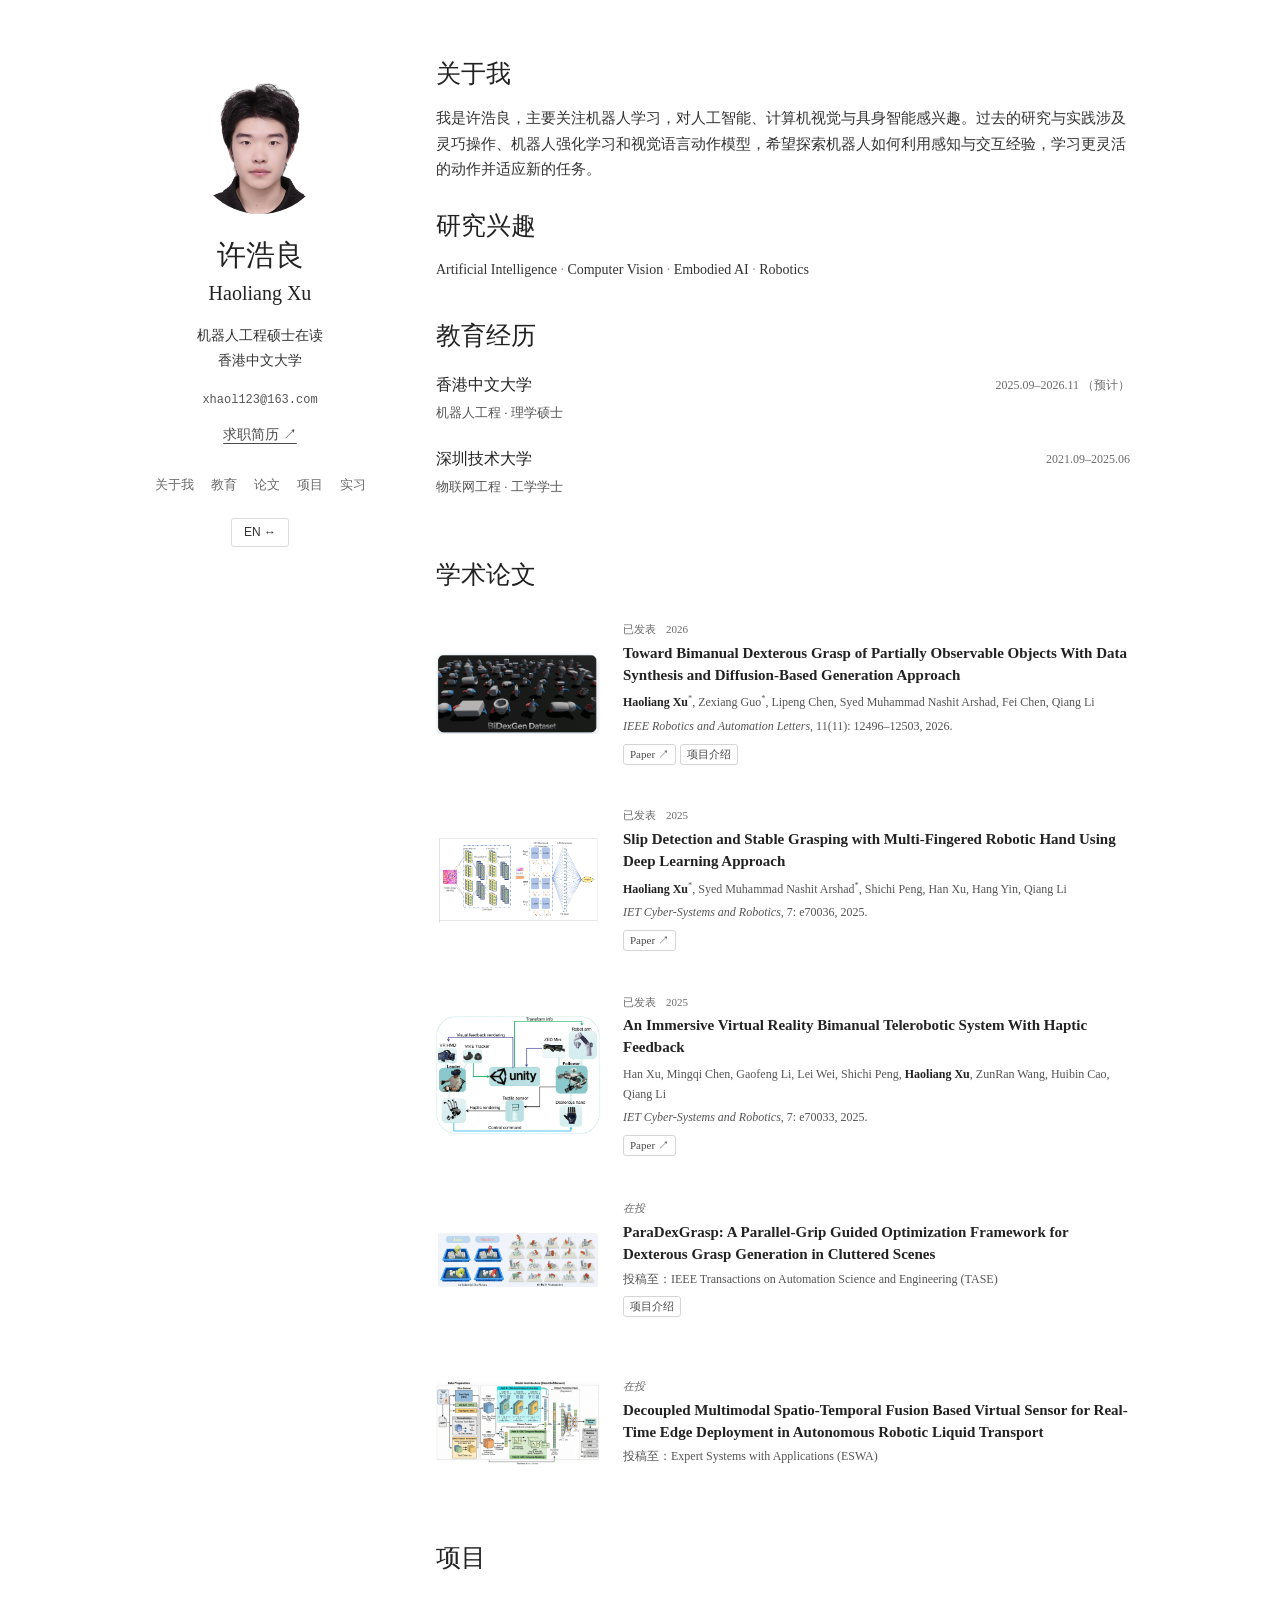
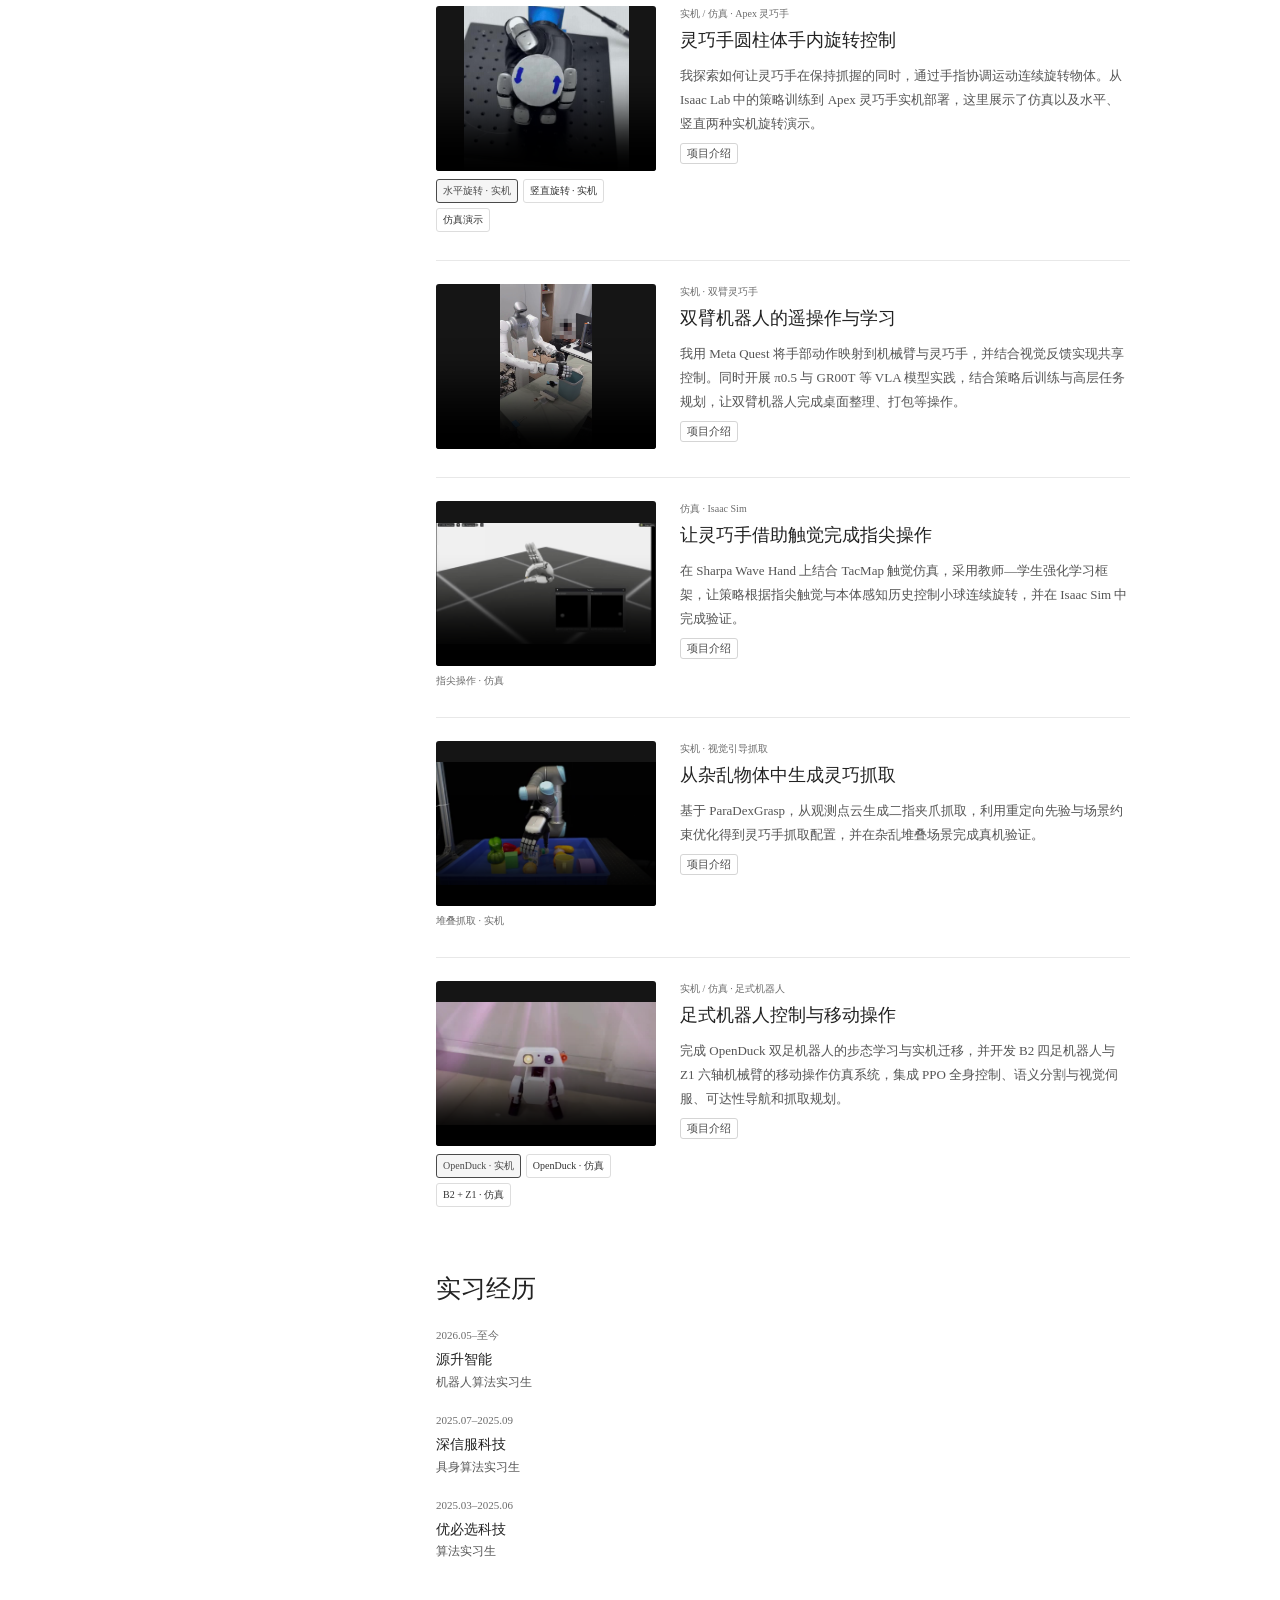
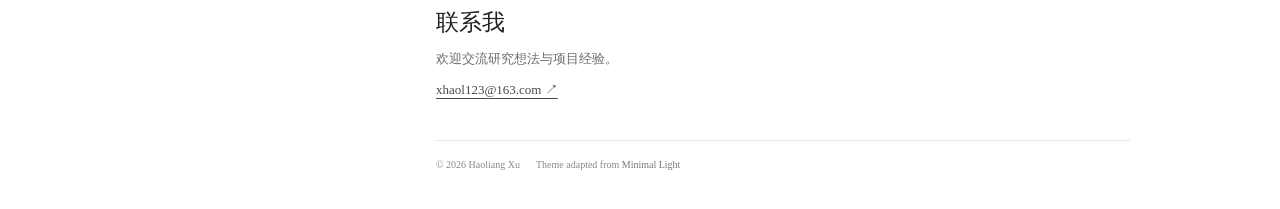
==== index.html @ b213a444 "Use native video controls instead of custom expansion overlays" ====
<!DOCTYPE html>

<html lang="zh-CN">
<head>
<meta charset="utf-8"/>
<meta content="width=device-width, initial-scale=1" name="viewport"/>
<meta content="许浩良的个人主页。香港中文大学机器人工程硕士在读，关注人工智能、计算机视觉、具身智能与机器人。" name="description"/>
<meta content="#ffffff" name="theme-color"/>
<meta content="许浩良 · Haoliang Xu" property="og:title"/>
<meta content="Personal homepage of Haoliang Xu. Interests in artificial intelligence, computer vision, embodied AI and robotics." property="og:description"/>
<title>许浩良 · Haoliang Xu</title>
<link href="assets/favicon.svg" rel="icon" type="image/svg+xml"/>
<link href="style.css?v=20261105-native-video" rel="stylesheet"/>
<script defer="" src="main.js?v=20261105-native-video"></script>
</head>
<body>
<a class="skip" data-en="Skip to content" data-zh="跳转到正文" href="#main">跳转到正文</a>
<div class="wrapper"><aside aria-label="Personal profile" class="profile-sidebar"><img alt="许浩良 / Haoliang Xu" class="portrait" height="2756" src="assets/portrait.png" width="1969"/><h1><span data-en="Haoliang Xu" data-zh="许浩良">许浩良</span><span class="name-secondary" data-en="许浩良" data-zh="Haoliang Xu">Haoliang Xu</span></h1><p class="profile-role" data-en="MSc student in Robotics" data-zh="机器人工程硕士在读">机器人工程硕士在读</p><p class="profile-affiliation" data-en="The Chinese University of Hong Kong" data-zh="香港中文大学">香港中文大学</p><div class="contact-links"><a data-en="Résumé ↗" data-zh="求职简历 ↗" href="assets/Haoliang-Xu-CV.pdf" rel="noopener" target="_blank">求职简历 ↗</a><a href="mailto:xhaol123@163.com">xhaol123@163.com <span aria-hidden="true">↗</span></a></div><nav aria-label="Main navigation" class="profile-nav"><a class="nav-link" data-en="About" data-zh="关于我" href="#about">关于我</a><a class="nav-link" data-en="Education" data-zh="教育" href="#education">教育</a><a class="nav-link" data-en="Publications" data-zh="论文" href="#publications">论文</a><a class="nav-link" data-en="Projects" data-zh="项目" href="#projects">项目</a><a class="nav-link" data-en="Internships" data-zh="实习" href="#experience">实习</a></nav><button aria-label="Switch to English" class="language" id="language" type="button">EN ↔</button></aside><main id="main">
<section class="about-section" id="about"><h2 class="section-title" data-en="About Me" data-zh="关于我">关于我</h2><p class="bio" data-en="I am Haoliang Xu. My main interest is robot learning, with broader interests in artificial intelligence, computer vision and embodied AI. My research and practical experience span dexterous manipulation, reinforcement learning for robotics, and vision-language-action models. I hope to explore how robots can learn more flexible behaviors and adapt to new tasks through perception and interaction." data-zh="我是许浩良，主要关注机器人学习，对人工智能、计算机视觉与具身智能感兴趣。过去的研究与实践涉及灵巧操作、机器人强化学习和视觉语言动作模型，希望探索机器人如何利用感知与交互经验，学习更灵活的动作并适应新的任务。">我是许浩良，主要关注机器人学习，对人工智能、计算机视觉与具身智能感兴趣。过去的研究与实践涉及灵巧操作、机器人强化学习和视觉语言动作模型，希望探索机器人如何利用感知与交互经验，学习更灵活的动作并适应新的任务。</p></section><section class="interests-section" id="interests"><h2 class="section-title" data-en="Research Interests" data-zh="研究兴趣">研究兴趣</h2><p class="interest-list"><span>Artificial Intelligence</span><span>Computer Vision</span><span>Embodied AI</span><span>Robotics</span></p></section><section class="section" id="education"><div class="section-heading"><h2 data-en="Education" data-zh="教育经历">教育经历</h2></div><div class="education-list"><article class="education-entry"><h3 class="education-school" data-en="The Chinese University of Hong Kong" data-zh="香港中文大学">香港中文大学</h3><p class="education-degree" data-en="MSc in Robotics" data-zh="机器人工程 · 理学硕士">机器人工程 · 理学硕士</p><p class="education-date">2025.09–2026.11 <span data-en="(expected)" data-zh="（预计）">（预计）</span></p></article><article class="education-entry"><h3 class="education-school" data-en="Shenzhen Technology University" data-zh="深圳技术大学">深圳技术大学</h3><p class="education-degree" data-en="BEng in Internet of Things Engineering" data-zh="物联网工程 · 工学学士">物联网工程 · 工学学士</p><p class="education-date">2021.09–2025.06</p></article></div></section>
<section class="section" id="publications">
<div class="section-heading"><div><h2 data-en="Publications" data-zh="学术论文">学术论文</h2></div></div>
<article class="publication">
<a aria-label="View image: BiDexGen bimanual dexterous grasp dataset" class="paper-thumbnail" href="assets/publications/bidexgen.png" rel="noopener" target="_blank"><img alt="BiDexGen bimanual dexterous grasp dataset" decoding="async" height="468" loading="eager" src="assets/publications/bidexgen.png" width="935"/></a>
<div class="paper-body">
<div class="paper-meta"><span class="badge" data-en="Published" data-zh="已发表">已发表</span><span>2026</span></div>
<h3><a href="https://doi.org/10.1109/LRA.2026.3730312" rel="noopener" target="_blank">Toward Bimanual Dexterous Grasp of Partially Observable Objects With Data Synthesis and Diffusion-Based Generation Approach</a></h3>
<p class="authors"><strong>Haoliang Xu</strong><sup>*</sup>, Zexiang Guo<sup>*</sup>, Lipeng Chen, Syed Muhammad Nashit Arshad, Fei Chen, Qiang Li</p>
<p class="venue"><strong>IEEE Robotics and Automation Letters</strong>, 11(11): 12496–12503, 2026.</p><a class="text-link" href="https://doi.org/10.1109/LRA.2026.3730312" rel="noopener" target="_blank">Paper ↗</a> <a class="text-link" data-en="Project overview" data-zh="项目介绍" href="projects/bidexgen.html">项目介绍</a></div>
</article>
<article class="publication">
<a aria-label="View image: Slip detection network architecture" class="paper-thumbnail" href="assets/publications/slip.png" rel="noopener" target="_blank"><img alt="Slip detection network architecture" decoding="async" height="337" loading="eager" src="assets/publications/slip.png" width="632"/></a>
<div class="paper-body"><div class="paper-meta"><span class="badge" data-en="Published" data-zh="已发表">已发表</span><span>2025</span></div><h3><a href="https://doi.org/10.1049/csy2.70036" rel="noopener" target="_blank">Slip Detection and Stable Grasping with Multi-Fingered Robotic Hand Using Deep Learning Approach</a></h3><p class="authors"><strong>Haoliang Xu</strong><sup>*</sup>, Syed Muhammad Nashit Arshad<sup>*</sup>, Shichi Peng, Han Xu, Hang Yin, Qiang Li</p><p class="venue"><strong>IET Cyber-Systems and Robotics</strong>, 7: e70036, 2025.</p><a class="text-link" href="https://doi.org/10.1049/csy2.70036" rel="noopener" target="_blank">Paper ↗</a></div>
</article>
<article class="publication">
<a aria-label="View image: Bimanual teleoperation system with haptic feedback" class="paper-thumbnail" href="assets/publications/teleoperation.png" rel="noopener" target="_blank"><img alt="Bimanual teleoperation system with haptic feedback" decoding="async" height="1530" loading="lazy" src="assets/publications/teleoperation.png" width="2128"/></a>
<div class="paper-body"><div class="paper-meta"><span class="badge" data-en="Published" data-zh="已发表">已发表</span><span>2025</span></div><h3><a href="https://doi.org/10.1049/csy2.70033" rel="noopener" target="_blank">An Immersive Virtual Reality Bimanual Telerobotic System With Haptic Feedback</a></h3><p class="authors">Han Xu, Mingqi Chen, Gaofeng Li, Lei Wei, Shichi Peng, <strong>Haoliang Xu</strong>, ZunRan Wang, Huibin Cao, Qiang Li</p><p class="venue"><strong>IET Cyber-Systems and Robotics</strong>, 7: e70033, 2025.</p><a class="text-link" href="https://doi.org/10.1049/csy2.70033" rel="noopener" target="_blank">Paper ↗</a></div>
</article>
<article class="publication">
<a aria-label="View image: ParaDexGrasp dexterous grasp generation" class="paper-thumbnail" href="assets/publications/paradex.png" rel="noopener" target="_blank"><img alt="ParaDexGrasp dexterous grasp generation" decoding="async" height="388" loading="lazy" src="assets/publications/paradex.png" width="1114"/></a>
<div class="paper-body"><div class="paper-meta"><span class="badge review" data-en="Under review" data-zh="在投">在投</span></div><h3>ParaDexGrasp: A Parallel-Grip Guided Optimization Framework for Dexterous Grasp Generation in Cluttered Scenes</h3><p class="venue" data-en="Submitted to IEEE Transactions on Automation Science and Engineering (TASE)" data-zh="投稿至：IEEE Transactions on Automation Science and Engineering (TASE)">投稿至：IEEE Transactions on Automation Science and Engineering (TASE)</p><a class="text-link" data-en="Project overview" data-zh="项目介绍" href="projects/paradexgrasp.html">项目介绍</a></div>
</article>
<article class="publication">
<a aria-label="View image: Multimodal virtual sensor architecture for robotic liquid transport" class="paper-thumbnail" href="assets/publications/liquid.png" rel="noopener" target="_blank"><img alt="Multimodal virtual sensor architecture for robotic liquid transport" decoding="async" height="512" loading="lazy" src="assets/publications/liquid.png" width="992"/></a>
<div class="paper-body"><div class="paper-meta"><span class="badge review" data-en="Under review" data-zh="在投">在投</span></div><h3>Decoupled Multimodal Spatio-Temporal Fusion Based Virtual Sensor for Real-Time Edge Deployment in Autonomous Robotic Liquid Transport</h3><p class="venue" data-en="Submitted to Expert Systems with Applications (ESWA)" data-zh="投稿至：Expert Systems with Applications (ESWA)">投稿至：Expert Systems with Applications (ESWA)</p></div>
</article>
</section>
<section class="section" id="projects">
<div class="section-heading"><div><h2 data-en="Projects" data-zh="项目">项目</h2></div></div>
<article class="project" id="project-apex"><div class="project-media" data-gallery="apex"><video aria-label="水平旋转 · 实机" controls="" controlslist="nodownload" data-label-en="Horizontal rotation · Real robot" data-label-zh="水平旋转 · 实机" loop="" muted="" playsinline="" poster="assets/videos/apex-horizontal.jpg" preload="none" src="assets/videos/apex-horizontal.mp4"><p data-en="Your browser does not support video playback." data-zh="您的浏览器不支持视频播放。">您的浏览器不支持视频播放。</p></video><div aria-label="Choose demonstration" class="video-selector"><button aria-pressed="true" class="video-choice" data-en="Horizontal rotation · Real robot" data-video="apex-horizontal" data-zh="水平旋转 · 实机" type="button">水平旋转 · 实机</button><button aria-pressed="false" class="video-choice" data-en="Vertical rotation · Real robot" data-video="apex-vertical" data-zh="竖直旋转 · 实机" type="button">竖直旋转 · 实机</button><button aria-pressed="false" class="video-choice" data-en="Simulation" data-video="apex-sim" data-zh="仿真演示" type="button">仿真演示</button></div></div><div class="project-content"><div class="project-meta"><span data-en="Real robot / simulation · Apex Hand" data-zh="实机 / 仿真 · Apex 灵巧手">实机 / 仿真 · Apex 灵巧手</span></div><h3 data-en="Dexterous in-hand cylinder rotation control" data-zh="灵巧手圆柱体手内旋转控制">灵巧手圆柱体手内旋转控制</h3><p data-en="I explore how a dexterous hand can continuously rotate an object through coordinated finger movements while maintaining its grasp. These demos show the path from policy training in Isaac Lab to deployment on the Apex Hand, including simulated rotation and horizontal and vertical real-robot rotation." data-zh="我探索如何让灵巧手在保持抓握的同时，通过手指协调运动连续旋转物体。从 Isaac Lab 中的策略训练到 Apex 灵巧手实机部署，这里展示了仿真以及水平、竖直两种实机旋转演示。">我探索如何让灵巧手在保持抓握的同时，通过手指协调运动连续旋转物体。从 Isaac Lab 中的策略训练到 Apex 灵巧手实机部署，这里展示了仿真以及水平、竖直两种实机旋转演示。</p><a class="text-link" data-en="Project overview" data-zh="项目介绍" href="projects/in-hand-rotation.html">项目介绍</a></div></article>
<article class="project" id="project-1"><div class="project-media"><video aria-label="VLA 演示" controls="" controlslist="nodownload" data-label-en="VLA demo" data-label-zh="VLA 演示" muted="" playsinline="" poster="assets/videos/vla-demo.jpg" preload="none" src="assets/videos/vla-demo.mp4"><p data-en="Your browser does not support video playback." data-zh="您的浏览器不支持视频播放。">您的浏览器不支持视频播放。</p></video></div><div class="project-content"><div class="project-meta"><span data-en="Real robot · Bimanual dexterous manipulation" data-zh="实机 · 双臂灵巧手">实机 · 双臂灵巧手</span></div><h3 data-en="Teleoperation and learning for bimanual robots" data-zh="双臂机器人的遥操作与学习">双臂机器人的遥操作与学习</h3><p data-en="I use Meta Quest to map human hand movements to a robot arm and dexterous hand, with visual feedback for shared control. I also experiment with VLA models including π0.5 and GR00T, and combine policy post-training with high-level task planning for bimanual tasks such as tabletop tidying and packing." data-zh="我用 Meta Quest 将手部动作映射到机械臂与灵巧手，并结合视觉反馈实现共享控制。同时开展 π0.5 与 GR00T 等 VLA 模型实践，结合策略后训练与高层任务规划，让双臂机器人完成桌面整理、打包等操作。">我用 Meta Quest 将手部动作映射到机械臂与灵巧手，并结合视觉反馈实现共享控制。同时开展 π0.5 与 GR00T 等 VLA 模型实践，结合策略后训练与高层任务规划，让双臂机器人完成桌面整理、打包等操作。</p><a class="text-link" data-en="Project overview" data-zh="项目介绍" href="projects/bimanual-learning.html">项目介绍</a></div></article>
<article class="project" id="project-2"><div class="project-media" data-gallery="1"><video aria-label="指尖操作 · 仿真" controls="" controlslist="nodownload" data-label-en="Fingertip manipulation · Simulation" data-label-zh="指尖操作 · 仿真" muted="" playsinline="" poster="assets/videos/tactile-manipulation.jpg" preload="none" src="assets/videos/tactile-manipulation.mp4"><p data-en="Your browser does not support video playback." data-zh="您的浏览器不支持视频播放。">您的浏览器不支持视频播放。</p></video><p class="video-caption" data-en="Fingertip manipulation · Simulation" data-zh="指尖操作 · 仿真">指尖操作 · 仿真</p></div><div class="project-content"><div class="project-meta"><span data-en="Simulation · Isaac Sim" data-zh="仿真 · Isaac Sim">仿真 · Isaac Sim</span></div><h3 data-en="Learning fingertip manipulation through touch" data-zh="让灵巧手借助触觉完成指尖操作">让灵巧手借助触觉完成指尖操作</h3><p data-en="Combining TacMap tactile simulation with teacher–student reinforcement learning on the Sharpa Wave Hand, the policy uses fingertip tactile and proprioceptive histories to continuously rotate a small sphere in Isaac Sim." data-zh="在 Sharpa Wave Hand 上结合 TacMap 触觉仿真，采用教师—学生强化学习框架，让策略根据指尖触觉与本体感知历史控制小球连续旋转，并在 Isaac Sim 中完成验证。">在 Sharpa Wave Hand 上结合 TacMap 触觉仿真，采用教师—学生强化学习框架，让策略根据指尖触觉与本体感知历史控制小球连续旋转，并在 Isaac Sim 中完成验证。</p><a class="text-link" data-en="Project overview" data-zh="项目介绍" href="projects/tactile-manipulation.html">项目介绍</a></div></article>
<article class="project" id="project-3"><div class="project-media" data-gallery="2"><video aria-label="堆叠抓取 · 实机" controls="" controlslist="nodownload" data-label-en="Cluttered grasping · Real robot" data-label-zh="堆叠抓取 · 实机" muted="" playsinline="" poster="assets/videos/clutter-grasping.jpg" preload="none" src="assets/videos/clutter-grasping.mp4"><p data-en="Your browser does not support video playback." data-zh="您的浏览器不支持视频播放。">您的浏览器不支持视频播放。</p></video><p class="video-caption" data-en="Cluttered grasping · Real robot" data-zh="堆叠抓取 · 实机">堆叠抓取 · 实机</p></div><div class="project-content"><div class="project-meta"><span data-en="Real robot · Vision-guided grasping" data-zh="实机 · 视觉引导抓取">实机 · 视觉引导抓取</span></div><h3 data-en="Dexterous grasping in clutter" data-zh="从杂乱物体中生成灵巧抓取">从杂乱物体中生成灵巧抓取</h3><p data-en="Using ParaDexGrasp, generate parallel-jaw grasps from observed point clouds, transfer them through retargeting priors and refine them with scene constraints. Validate the resulting dexterous grasps on hardware in cluttered scenes." data-zh="基于 ParaDexGrasp，从观测点云生成二指夹爪抓取，利用重定向先验与场景约束优化得到灵巧手抓取配置，并在杂乱堆叠场景完成真机验证。">基于 ParaDexGrasp，从观测点云生成二指夹爪抓取，利用重定向先验与场景约束优化得到灵巧手抓取配置，并在杂乱堆叠场景完成真机验证。</p><a class="text-link" data-en="Project overview" data-zh="项目介绍" href="projects/paradexgrasp.html">项目介绍</a></div></article>
<article class="project" id="project-4"><div class="project-media" data-gallery="3"><video aria-label="OpenDuck · 实机" controls="" controlslist="nodownload" data-label-en="OpenDuck · Real robot" data-label-zh="OpenDuck · 实机" muted="" playsinline="" poster="assets/videos/openduck.jpg" preload="none" src="assets/videos/openduck.mp4"><p data-en="Your browser does not support video playback." data-zh="您的浏览器不支持视频播放。">您的浏览器不支持视频播放。</p></video><div aria-label="Choose demonstration" class="video-selector"><button aria-pressed="true" class="video-choice" data-en="OpenDuck · Real robot" data-video="openduck" data-zh="OpenDuck · 实机" type="button">OpenDuck · 实机</button><button aria-pressed="false" class="video-choice" data-en="OpenDuck · Simulation" data-video="openduck-sim" data-zh="OpenDuck · 仿真" type="button">OpenDuck · 仿真</button><button aria-pressed="false" class="video-choice" data-en="B2 + Z1 · Simulation" data-video="mobile-manipulation" data-zh="B2 + Z1 · 仿真" type="button">B2 + Z1 · 仿真</button></div></div><div class="project-content"><div class="project-meta"><span data-en="Real robot / simulation · Legged robotics" data-zh="实机 / 仿真 · 足式机器人">实机 / 仿真 · 足式机器人</span></div><h3 data-en="Legged control and mobile manipulation" data-zh="足式机器人控制与移动操作">足式机器人控制与移动操作</h3><p data-en="Trained and deployed an OpenDuck biped gait policy, and developed a B2 quadruped–Z1 arm simulation integrating PPO whole-body control, segmentation and visual servoing, reachability-aware navigation and grasp planning." data-zh="完成 OpenDuck 双足机器人的步态学习与实机迁移，并开发 B2 四足机器人与 Z1 六轴机械臂的移动操作仿真系统，集成 PPO 全身控制、语义分割与视觉伺服、可达性导航和抓取规划。">完成 OpenDuck 双足机器人的步态学习与实机迁移，并开发 B2 四足机器人与 Z1 六轴机械臂的移动操作仿真系统，集成 PPO 全身控制、语义分割与视觉伺服、可达性导航和抓取规划。</p><a class="text-link" data-en="Project overview" data-zh="项目介绍" href="projects/locomotion.html">项目介绍</a></div></article>
</section>
<section class="section" id="experience">
<div class="section-heading"><div><h2 data-en="Internships" data-zh="实习经历">实习经历</h2></div></div>
<div class="experience-list"><article class="timeline-item"><p class="date" data-en="May 2026–present" data-zh="2026.05–至今">2026.05–至今</p><h4 data-en="Rysen Robotics" data-zh="源升智能">源升智能</h4><p data-en="Robotics Algorithm Intern" data-zh="机器人算法实习生">机器人算法实习生</p></article><article class="timeline-item"><p class="date">2025.07–2025.09</p><h4 data-en="Sangfor Technologies" data-zh="深信服科技">深信服科技</h4><p data-en="Embodied AI Algorithm Intern" data-zh="具身算法实习生">具身算法实习生</p></article><article class="timeline-item"><p class="date">2025.03–2025.06</p><h4 data-en="UBTECH Robotics" data-zh="优必选科技">优必选科技</h4><p data-en="Algorithm Intern" data-zh="算法实习生">算法实习生</p></article></div>
</section>
<section class="closing" id="contact"><h2 data-en="Contact" data-zh="联系我">联系我</h2><p data-en="I welcome conversations about research ideas and projects." data-zh="欢迎交流研究想法与项目经验。">欢迎交流研究想法与项目经验。</p><a href="mailto:xhaol123@163.com">xhaol123@163.com ↗</a></section>
<footer><span>© 2026 Haoliang Xu</span><span>Theme adapted from <a href="https://github.com/yaoyao-liu/minimal-light" rel="noopener" target="_blank">Minimal Light</a></span></footer></main></div>
</body>
</html>
---- style.css ----
/* Layout adapted from Yaoyao Liu's Minimal Light (CC0).
   https://github.com/yaoyao-liu/minimal-light */
:root{--ink:#333;--muted:#6b6b6b;--heading:#222;--link:#4a4a4a;--line:#e8e8e8;--paper:#fff}
*{box-sizing:border-box}html{scroll-behavior:smooth;scroll-padding-top:28px}body{margin:0;background:var(--paper);color:var(--ink);font:15px/1.7 Georgia,"Noto Serif CJK SC","Songti SC",serif;-webkit-font-smoothing:antialiased}a{color:var(--link);text-decoration:none}a:hover{text-decoration:underline;text-underline-offset:3px}button{font:inherit;cursor:pointer}a:focus-visible,button:focus-visible,summary:focus-visible{outline:2px solid var(--link);outline-offset:4px}p,h1,h2,h3,h4{margin:0}img{display:block;max-width:100%}button{color:inherit}.skip{position:fixed;top:-100px;left:20px;background:#fff;padding:10px;z-index:30}.skip:focus{top:10px}
.wrapper{width:min(1040px,100%);margin:0 auto;padding:58px 30px 36px;display:grid;grid-template-columns:220px minmax(0,1fr);gap:66px;align-items:start}.profile-sidebar{position:sticky;top:58px;text-align:center;padding-top:20px}.portrait{width:136px;height:136px;border-radius:50%;object-fit:cover;object-position:50% 25%;margin:0 auto 23px}.profile-sidebar h1{font-size:29px;font-weight:500;line-height:1.3;color:var(--heading)}.name-secondary{display:block;font-size:20px;margin-top:5px}.profile-role{font-size:14px;margin-top:18px}.profile-affiliation{font-size:14px;margin-top:2px}.contact-links{display:flex;flex-direction:column-reverse;gap:12px;margin-top:17px;align-items:center;font-size:14px}.contact-links a[href^="mailto"]{font:12px/1.7 ui-monospace,SFMono-Regular,Consolas,monospace;color:#555;overflow-wrap:anywhere}.contact-links a[href^="mailto"] span{display:none}.profile-nav{margin:28px 0 21px;display:flex;flex-wrap:wrap;justify-content:center;gap:7px 17px;font-size:13px}.profile-nav a{color:var(--muted)}.language{border:1px solid #ddd;border-radius:3px;background:#fff;padding:3px 12px;font:12px/1.8 -apple-system,BlinkMacSystemFont,"Segoe UI",sans-serif}.language:hover{border-color:var(--link);color:var(--link)}main{min-width:0}h2{color:var(--heading);font-size:25px;font-weight:500;line-height:1.25;margin-bottom:17px}h3,h4{color:var(--heading)}.bio{margin:0 0 12px}.bio.secondary{color:#555}.interests-section{margin-top:27px}.interest-list{display:flex;flex-wrap:wrap;gap:5px 0;font-size:14px}.interest-list span:not(:last-child)::after{content:" · ";color:#999;white-space:pre}.section{padding-top:38px}.section-heading{margin-bottom:10px}.section-heading h2{margin-bottom:0}
.publication{display:grid;grid-template-columns:164px minmax(0,1fr);gap:23px;align-items:center;padding:20px 0}.paper-thumbnail{display:flex;align-items:center;justify-content:center;width:100%;aspect-ratio:4/3}.paper-thumbnail img{width:100%;height:100%;object-fit:contain}.paper-body{min-width:0}.paper-meta{display:flex;gap:10px;align-items:center;color:var(--muted);font-size:11px;margin-bottom:4px}.badge{font-size:11px}.badge.review{font-style:italic}.publication h3{font-size:15px;line-height:1.45;font-weight:600}.publication h3 a{color:var(--heading)}.authors{font-size:12px;line-height:1.65;color:#555;margin-top:6px}.authors strong{color:#222;font-weight:700}.venue{font-size:12px;line-height:1.65;margin-top:4px;color:#555}.venue strong{font-weight:500;font-style:italic}.text-link{display:inline-block;font-size:11px;line-height:1.7;padding:0 6px;border:1px solid #d5d5d5;border-radius:3px;margin-top:7px}.text-link:hover{background:#f5f5f5;text-decoration:none}sup{font-size:.7em}
.project{display:grid;grid-template-columns:220px minmax(0,1fr);gap:24px;padding:23px 0 28px;align-items:start}.project+.project{border-top:1px solid var(--line)}.project-media{min-width:0}.project-media>video{display:block;width:100%;aspect-ratio:4/3;object-fit:contain;background:#151515;border-radius:3px}.project-content{min-width:0}.project-meta{color:var(--muted);font-size:10px;line-height:1.5;margin-bottom:6px}.project h3{font-size:18px;font-weight:500;line-height:1.5;margin-bottom:10px}.project-content>p{font-size:13px;line-height:1.85;color:#555}.video-selector{display:flex;flex-wrap:wrap;gap:5px;margin-top:8px}.video-choice{font-size:10px;line-height:1.6;padding:3px 6px;background:#fff;border:1px solid #ddd;border-radius:3px}.video-choice[aria-pressed=true]{border-color:var(--link);color:var(--link);background:#f5f5f5}.video-choice:hover{border-color:var(--link)}.video-caption{font-size:10px;color:var(--muted);margin-top:6px}details{margin-top:9px;font-size:12px}summary{width:fit-content;cursor:pointer;color:var(--link);padding:3px 0}details p{color:#555;line-height:1.85;padding-top:7px}
.background-grid{display:grid;grid-template-columns:1fr 1fr;gap:28px;margin-top:20px}.small-heading{font-size:16px;font-weight:500;margin-bottom:17px}.timeline-item{margin-bottom:19px}.date{font-size:11px;color:var(--muted);margin-bottom:3px}.timeline-item h4{font-size:14px;font-weight:500;line-height:1.7}.timeline-item>p:not(.date){font-size:12px;color:#555}.closing{padding-top:28px;margin-top:8px}.closing h2{font-size:23px;margin-bottom:10px}.closing p{font-size:13px;color:var(--muted);margin-bottom:7px}.closing>a{font-size:13px}footer{display:flex;flex-wrap:wrap;gap:5px 16px;color:#888;font-size:10px;margin-top:38px;padding-top:15px;border-top:1px solid var(--line)}footer a{color:#777}
dialog{width:min(1000px,94vw);max-height:92vh;border:0;background:#151515;color:white;border-radius:6px;padding:18px}dialog::backdrop{background:#000b}.dialog-bar{display:flex;justify-content:space-between;gap:18px;align-items:center;margin-bottom:12px}.dialog-bar h2{color:#fff;font:17px/1.5 sans-serif;margin:0}.dialog-bar button{background:none;border:1px solid #777;border-radius:3px;color:#fff;padding:4px 10px;font-size:12px}dialog video{display:block;width:100%;max-height:74vh;background:#111}body.modal-open{overflow:hidden}
@media(min-width:851px) and (max-height:680px){.profile-sidebar{top:24px;padding-top:0}.portrait{width:110px;height:110px;margin-bottom:15px}.profile-nav{margin-top:18px}}
@media(max-width:1000px){.wrapper{grid-template-columns:190px minmax(0,1fr);gap:40px;padding-left:24px;padding-right:24px}.publication{grid-template-columns:145px minmax(0,1fr);gap:18px}.project{grid-template-columns:190px minmax(0,1fr);gap:20px}}
@media(max-width:850px){.wrapper{display:block;max-width:740px;padding:30px 25px}.profile-sidebar{position:static;display:grid;grid-template-columns:116px minmax(0,1fr);gap:0 24px;text-align:left;padding:0 0 27px;margin-bottom:28px;border-bottom:1px solid var(--line)}.portrait{grid-column:1;grid-row:1/5;width:116px;height:116px;margin:4px 0 0}.profile-sidebar h1{grid-column:2;font-size:27px}.name-secondary{font-size:19px;margin-top:2px}.profile-role,.profile-affiliation{grid-column:2;margin-top:7px;font-size:13px}.profile-affiliation{margin-top:0}.contact-links{grid-column:2;flex-direction:row-reverse;justify-content:flex-end;flex-wrap:wrap;gap:5px 15px;margin-top:7px;font-size:13px}.contact-links a[href^="mailto"]{font-size:11px}.profile-nav{grid-column:1/-1;justify-content:flex-start;margin:22px 75px 0 0;gap:10px 24px}.language{grid-column:2;justify-self:end;margin-top:-28px}.publication{grid-template-columns:164px minmax(0,1fr);gap:22px}.project{grid-template-columns:220px minmax(0,1fr);gap:22px}}
@media(max-width:560px){body{font-size:14px}.wrapper{padding:26px 21px}.profile-sidebar{grid-template-columns:90px minmax(0,1fr);column-gap:18px;margin-bottom:26px}.portrait{width:90px;height:90px}.profile-sidebar h1{font-size:25px}.name-secondary{font-size:17px}.profile-role,.profile-affiliation{font-size:12px}.profile-nav{font-size:12px;gap:10px 18px}.contact-links{grid-column:1/-1;justify-content:center;margin-top:18px}.language{margin-top:-27px}.interest-list{font-size:13px}.section{padding-top:29px}h2{font-size:23px}.publication{grid-template-columns:112px minmax(0,1fr);gap:15px;padding:18px 0;align-items:start}.paper-thumbnail{margin-top:23px}.publication h3{font-size:14px;line-height:1.45}.authors,.venue{font-size:11px}.paper-meta{font-size:10px}.badge{font-size:10px}.project{grid-template-columns:1fr;gap:17px;padding:20px 0 25px}.project-media>video{aspect-ratio:4/3}.project h3{font-size:18px}.project-content>p{font-size:14px}.video-choice{font-size:11px;padding:4px 7px}.project-meta{font-size:11px}.background-grid{gap:20px}.timeline-item h4{font-size:13px}details{font-size:13px}}
@media(max-width:360px){.wrapper{padding-left:17px;padding-right:17px}.publication{grid-template-columns:1fr;gap:10px}.paper-thumbnail{max-width:240px;aspect-ratio:2/1;margin:0 auto}.profile-nav{gap:10px 12px}.background-grid{grid-template-columns:1fr}.profile-sidebar{grid-template-columns:78px minmax(0,1fr);gap:0 14px}.portrait{width:78px;height:78px}}
@media(prefers-reduced-motion:reduce){html{scroll-behavior:auto}}
@media print{.wrapper{display:block;padding:0}.profile-sidebar{position:static;display:block}.portrait,.profile-nav,.language,.project-media,dialog,footer{display:none}.section{padding-top:20px}.project{display:block}.publication,.project{break-inside:avoid}a{color:inherit}}


.contact-links a:not([href^="mailto"]),.closing>a{ text-decoration:underline;text-underline-offset:4px }

.education-list{margin-top:22px}.education-entry{display:grid;grid-template-columns:minmax(0,1fr) auto;grid-template-areas:"school date" "degree date";column-gap:20px;row-gap:4px;margin-bottom:23px}.education-school{grid-area:school;font-size:16px;line-height:1.55;font-weight:500}.education-degree{grid-area:degree;font-size:13px;color:#555}.education-date{grid-area:date;font-size:12px;color:var(--muted);padding-top:2px;white-space:nowrap}.experience-list{margin-top:22px}@media(max-width:560px){.education-entry{grid-template-columns:1fr;grid-template-areas:"school" "degree" "date";row-gap:4px}.education-school{font-size:16px}.education-date{padding-top:0}}
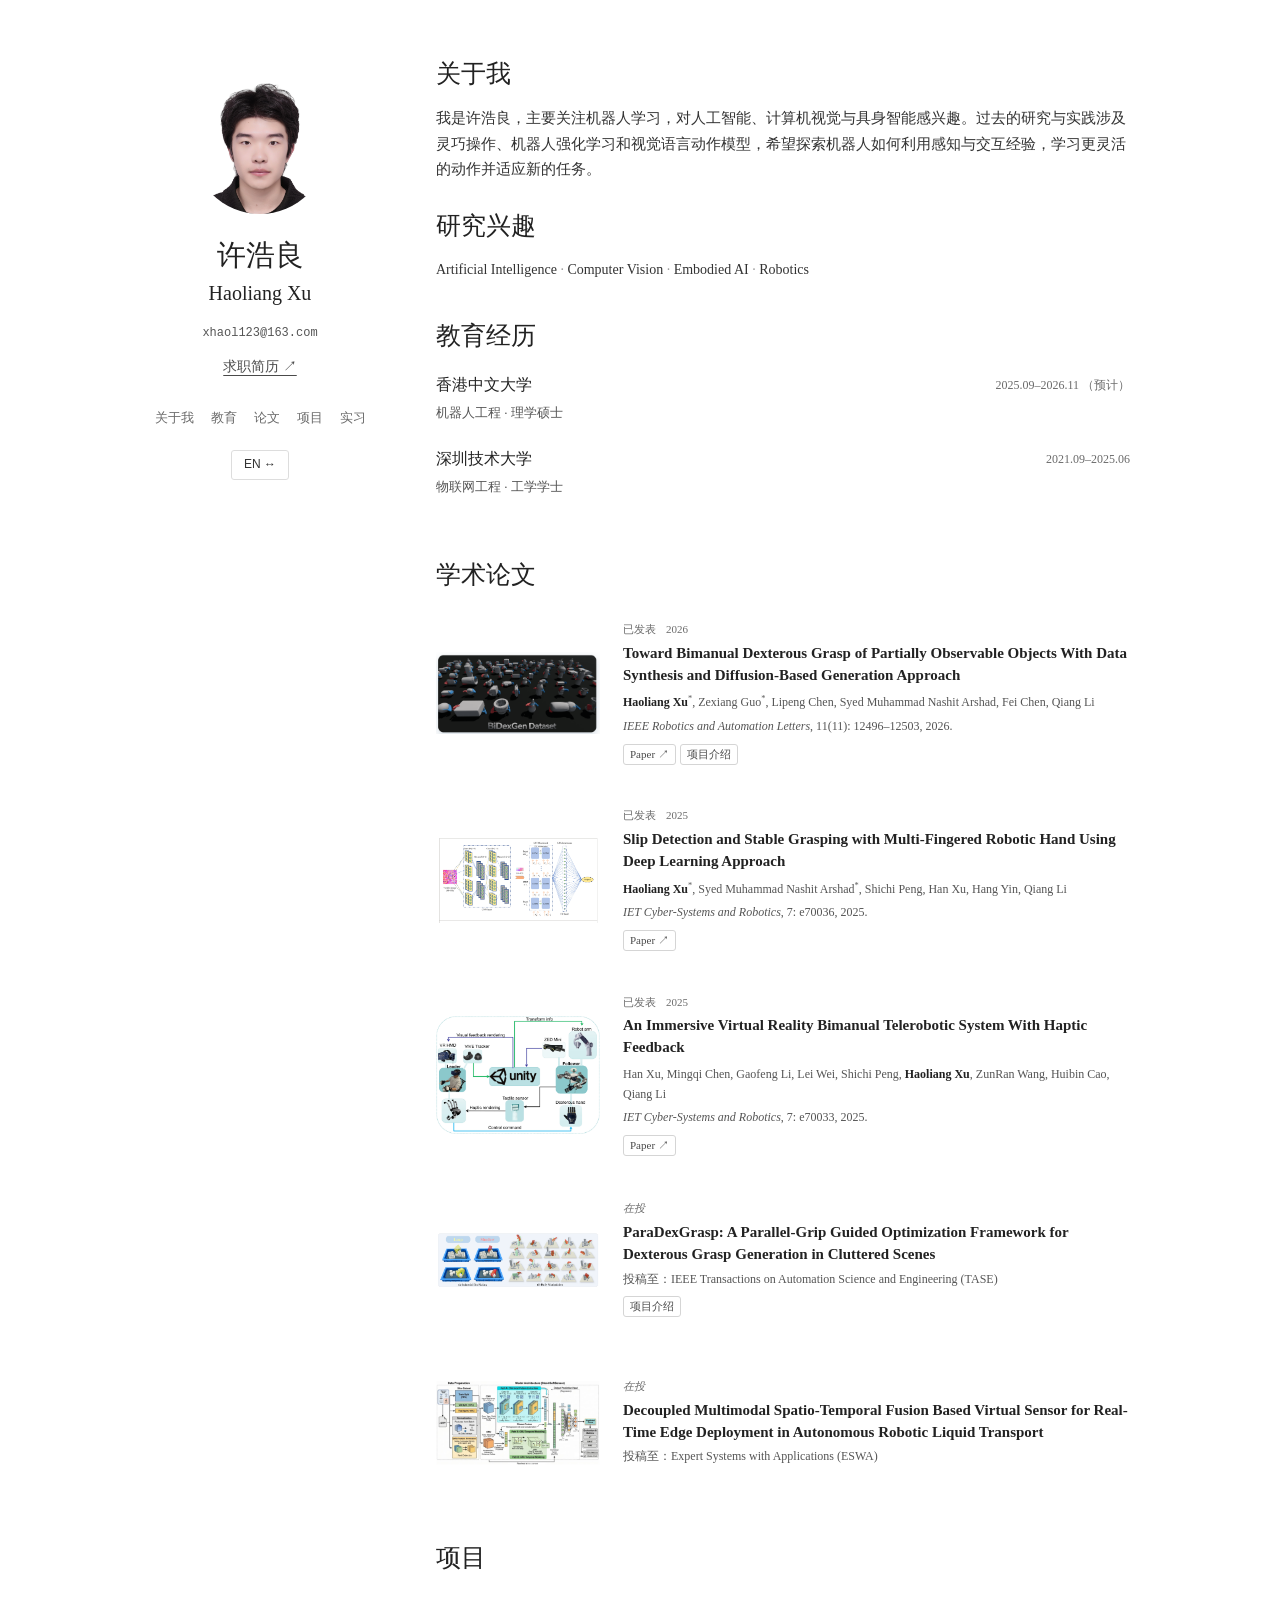
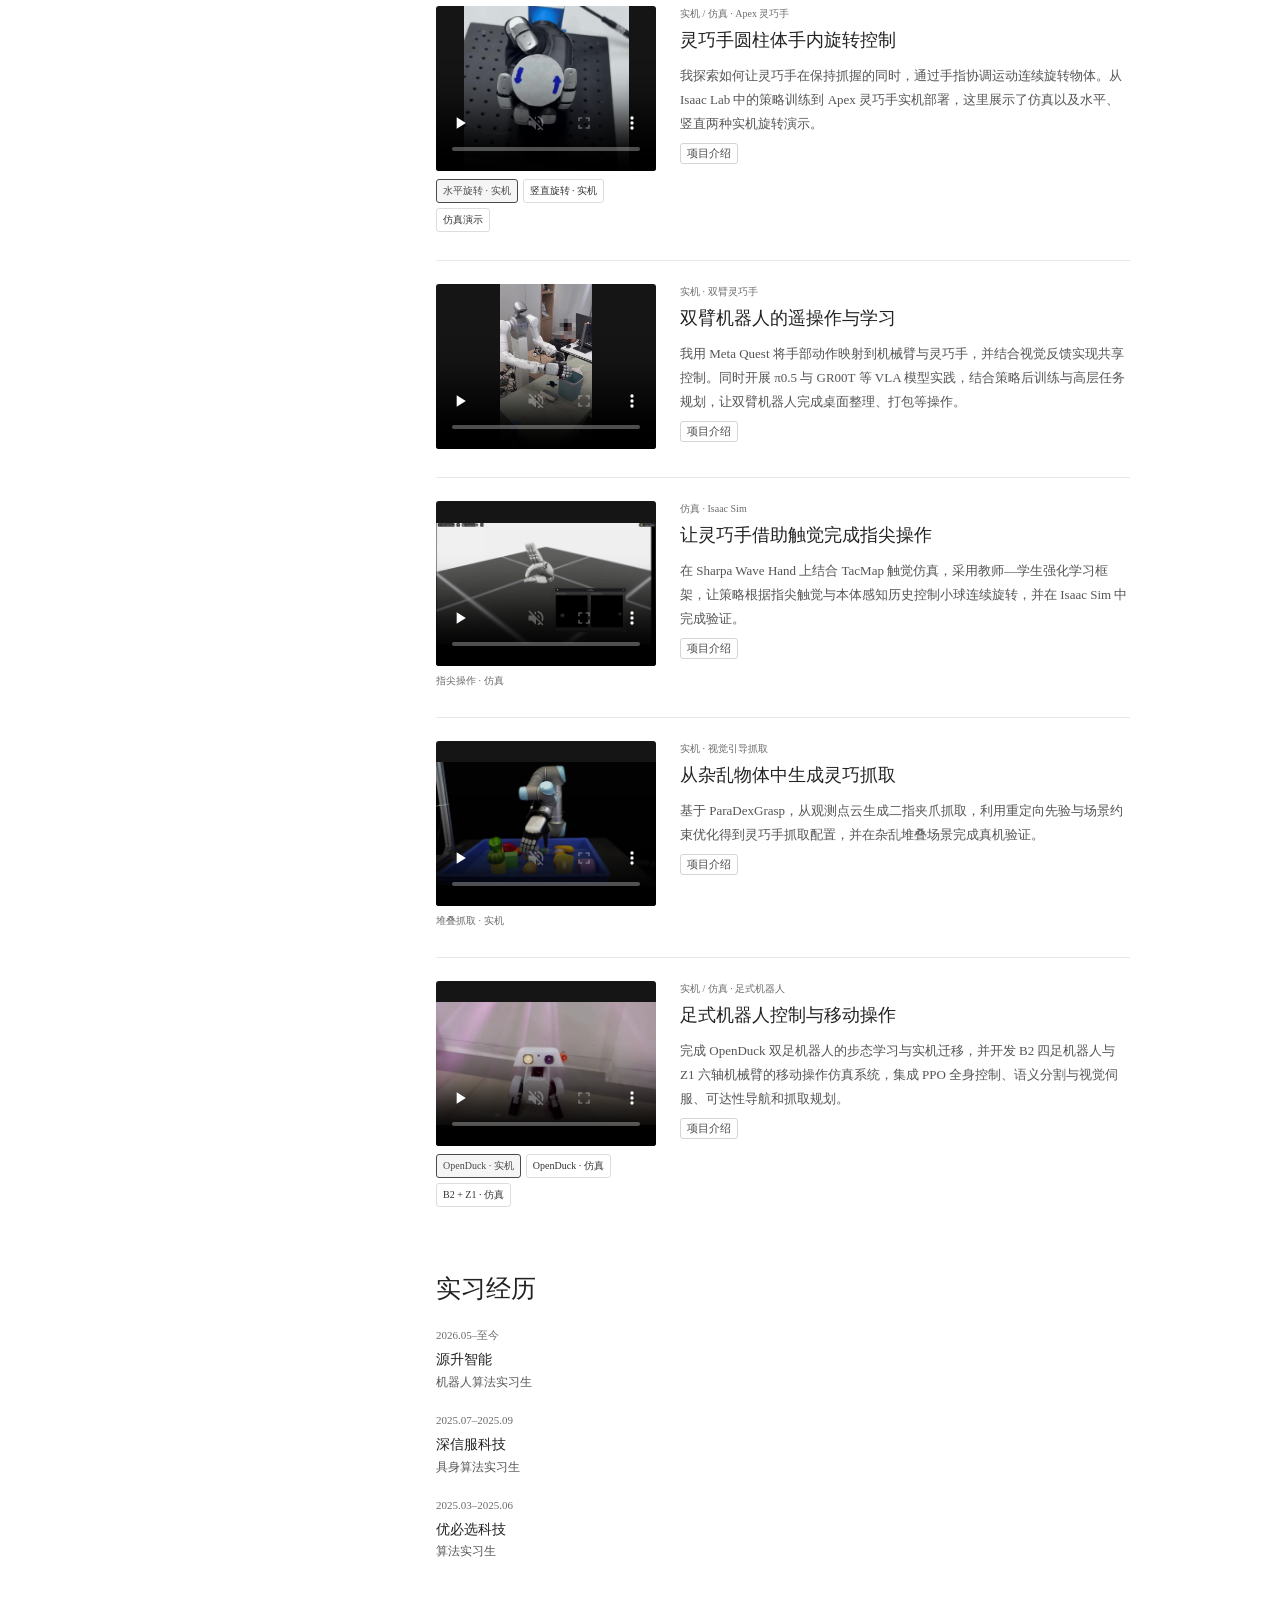
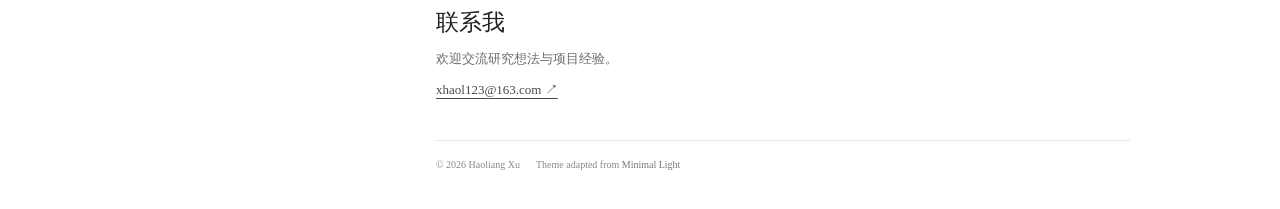
==== commit 60915a2a: "Remove repeated education details from profile sidebar" ====
--- a/index.html
+++ b/index.html
@@ -15,7 +15,7 @@
 </head>
 <body>
 <a class="skip" data-en="Skip to content" data-zh="跳转到正文" href="#main">跳转到正文</a>
-<div class="wrapper"><aside aria-label="Personal profile" class="profile-sidebar"><img alt="许浩良 / Haoliang Xu" class="portrait" height="2756" src="assets/portrait.png" width="1969"/><h1><span data-en="Haoliang Xu" data-zh="许浩良">许浩良</span><span class="name-secondary" data-en="许浩良" data-zh="Haoliang Xu">Haoliang Xu</span></h1><p class="profile-role" data-en="MSc student in Robotics" data-zh="机器人工程硕士在读">机器人工程硕士在读</p><p class="profile-affiliation" data-en="The Chinese University of Hong Kong" data-zh="香港中文大学">香港中文大学</p><div class="contact-links"><a data-en="Résumé ↗" data-zh="求职简历 ↗" href="assets/Haoliang-Xu-CV.pdf" rel="noopener" target="_blank">求职简历 ↗</a><a href="mailto:xhaol123@163.com">xhaol123@163.com <span aria-hidden="true">↗</span></a></div><nav aria-label="Main navigation" class="profile-nav"><a class="nav-link" data-en="About" data-zh="关于我" href="#about">关于我</a><a class="nav-link" data-en="Education" data-zh="教育" href="#education">教育</a><a class="nav-link" data-en="Publications" data-zh="论文" href="#publications">论文</a><a class="nav-link" data-en="Projects" data-zh="项目" href="#projects">项目</a><a class="nav-link" data-en="Internships" data-zh="实习" href="#experience">实习</a></nav><button aria-label="Switch to English" class="language" id="language" type="button">EN ↔</button></aside><main id="main">
+<div class="wrapper"><aside aria-label="Personal profile" class="profile-sidebar"><img alt="许浩良 / Haoliang Xu" class="portrait" height="2756" src="assets/portrait.png" width="1969"/><h1><span data-en="Haoliang Xu" data-zh="许浩良">许浩良</span><span class="name-secondary" data-en="许浩良" data-zh="Haoliang Xu">Haoliang Xu</span></h1><div class="contact-links"><a data-en="Résumé ↗" data-zh="求职简历 ↗" href="assets/Haoliang-Xu-CV.pdf" rel="noopener" target="_blank">求职简历 ↗</a><a href="mailto:xhaol123@163.com">xhaol123@163.com <span aria-hidden="true">↗</span></a></div><nav aria-label="Main navigation" class="profile-nav"><a class="nav-link" data-en="About" data-zh="关于我" href="#about">关于我</a><a class="nav-link" data-en="Education" data-zh="教育" href="#education">教育</a><a class="nav-link" data-en="Publications" data-zh="论文" href="#publications">论文</a><a class="nav-link" data-en="Projects" data-zh="项目" href="#projects">项目</a><a class="nav-link" data-en="Internships" data-zh="实习" href="#experience">实习</a></nav><button aria-label="Switch to English" class="language" id="language" type="button">EN ↔</button></aside><main id="main">
 <section class="about-section" id="about"><h2 class="section-title" data-en="About Me" data-zh="关于我">关于我</h2><p class="bio" data-en="I am Haoliang Xu. My main interest is robot learning, with broader interests in artificial intelligence, computer vision and embodied AI. My research and practical experience span dexterous manipulation, reinforcement learning for robotics, and vision-language-action models. I hope to explore how robots can learn more flexible behaviors and adapt to new tasks through perception and interaction." data-zh="我是许浩良，主要关注机器人学习，对人工智能、计算机视觉与具身智能感兴趣。过去的研究与实践涉及灵巧操作、机器人强化学习和视觉语言动作模型，希望探索机器人如何利用感知与交互经验，学习更灵活的动作并适应新的任务。">我是许浩良，主要关注机器人学习，对人工智能、计算机视觉与具身智能感兴趣。过去的研究与实践涉及灵巧操作、机器人强化学习和视觉语言动作模型，希望探索机器人如何利用感知与交互经验，学习更灵活的动作并适应新的任务。</p></section><section class="interests-section" id="interests"><h2 class="section-title" data-en="Research Interests" data-zh="研究兴趣">研究兴趣</h2><p class="interest-list"><span>Artificial Intelligence</span><span>Computer Vision</span><span>Embodied AI</span><span>Robotics</span></p></section><section class="section" id="education"><div class="section-heading"><h2 data-en="Education" data-zh="教育经历">教育经历</h2></div><div class="education-list"><article class="education-entry"><h3 class="education-school" data-en="The Chinese University of Hong Kong" data-zh="香港中文大学">香港中文大学</h3><p class="education-degree" data-en="MSc in Robotics" data-zh="机器人工程 · 理学硕士">机器人工程 · 理学硕士</p><p class="education-date">2025.09–2026.11 <span data-en="(expected)" data-zh="（预计）">（预计）</span></p></article><article class="education-entry"><h3 class="education-school" data-en="Shenzhen Technology University" data-zh="深圳技术大学">深圳技术大学</h3><p class="education-degree" data-en="BEng in Internet of Things Engineering" data-zh="物联网工程 · 工学学士">物联网工程 · 工学学士</p><p class="education-date">2021.09–2025.06</p></article></div></section>
 <section class="section" id="publications">
 <div class="section-heading"><div><h2 data-en="Publications" data-zh="学术论文">学术论文</h2></div></div>
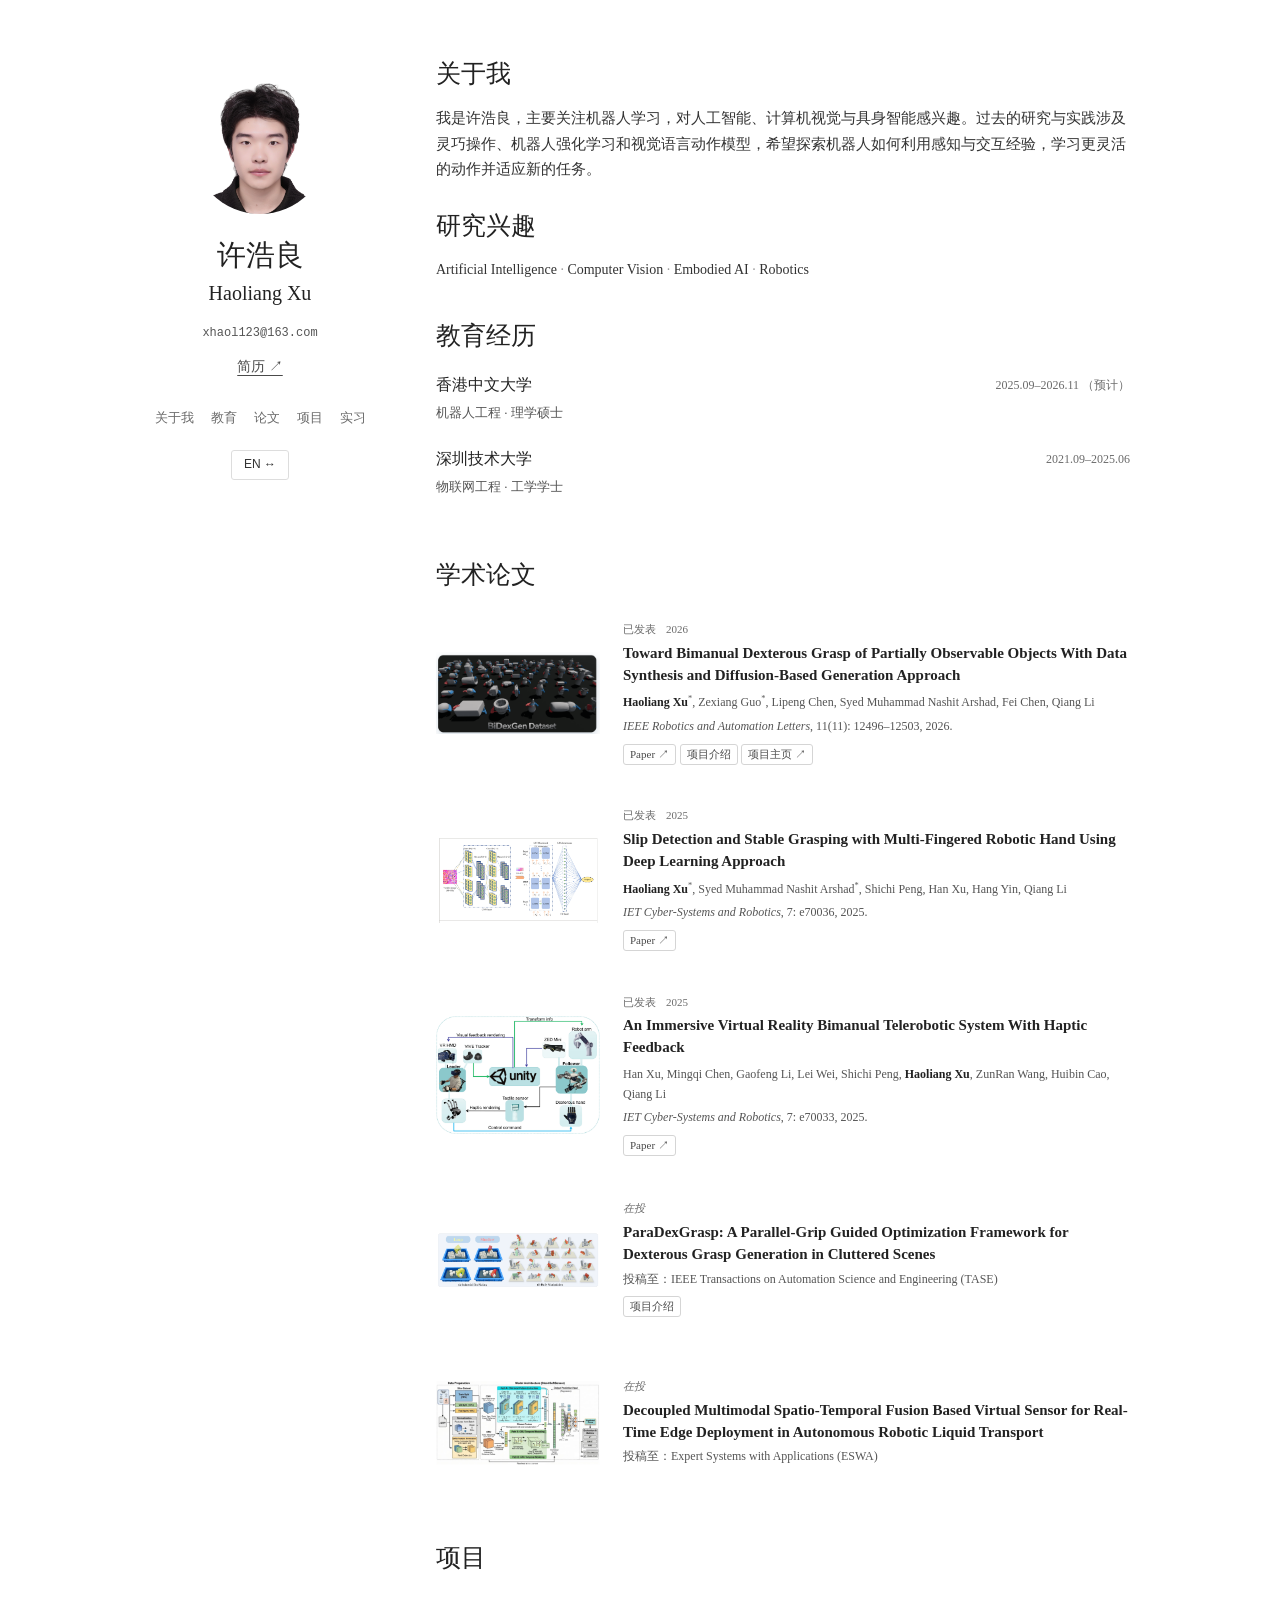
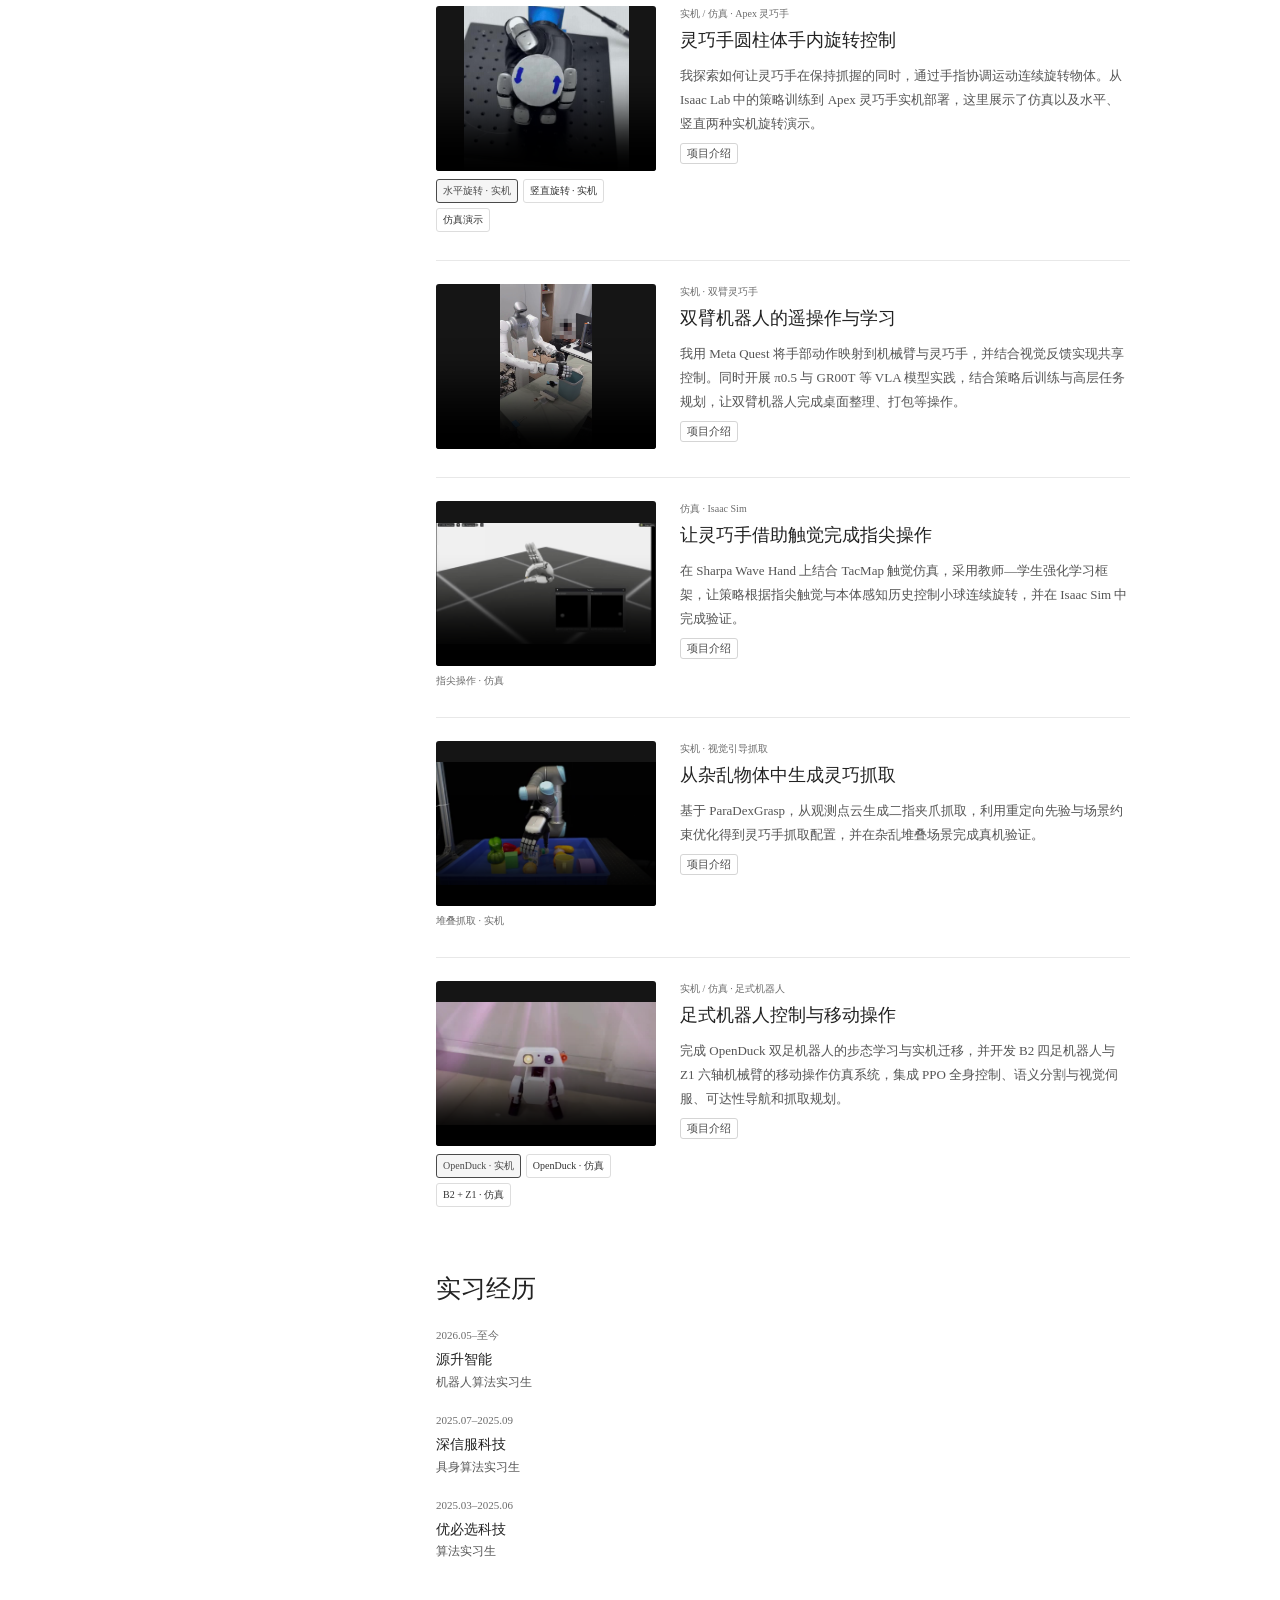
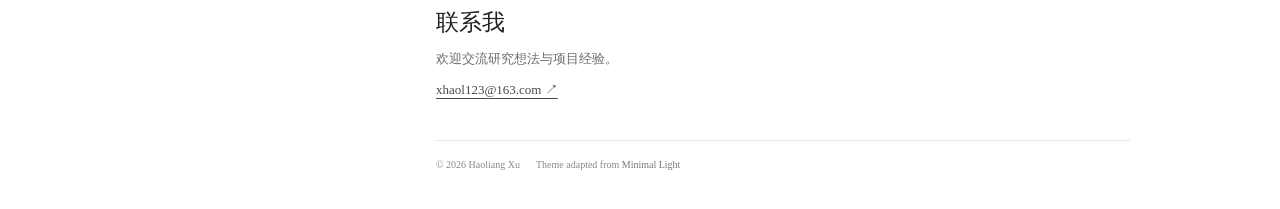
==== commit 75ba177a: "Simplify CV label and link BiDexGen project website" ====
--- a/index.html
+++ b/index.html
@@ -15,7 +15,7 @@
 </head>
 <body>
 <a class="skip" data-en="Skip to content" data-zh="跳转到正文" href="#main">跳转到正文</a>
-<div class="wrapper"><aside aria-label="Personal profile" class="profile-sidebar"><img alt="许浩良 / Haoliang Xu" class="portrait" height="2756" src="assets/portrait.png" width="1969"/><h1><span data-en="Haoliang Xu" data-zh="许浩良">许浩良</span><span class="name-secondary" data-en="许浩良" data-zh="Haoliang Xu">Haoliang Xu</span></h1><div class="contact-links"><a data-en="Résumé ↗" data-zh="求职简历 ↗" href="assets/Haoliang-Xu-CV.pdf" rel="noopener" target="_blank">求职简历 ↗</a><a href="mailto:xhaol123@163.com">xhaol123@163.com <span aria-hidden="true">↗</span></a></div><nav aria-label="Main navigation" class="profile-nav"><a class="nav-link" data-en="About" data-zh="关于我" href="#about">关于我</a><a class="nav-link" data-en="Education" data-zh="教育" href="#education">教育</a><a class="nav-link" data-en="Publications" data-zh="论文" href="#publications">论文</a><a class="nav-link" data-en="Projects" data-zh="项目" href="#projects">项目</a><a class="nav-link" data-en="Internships" data-zh="实习" href="#experience">实习</a></nav><button aria-label="Switch to English" class="language" id="language" type="button">EN ↔</button></aside><main id="main">
+<div class="wrapper"><aside aria-label="Personal profile" class="profile-sidebar"><img alt="许浩良 / Haoliang Xu" class="portrait" height="2756" src="assets/portrait.png" width="1969"/><h1><span data-en="Haoliang Xu" data-zh="许浩良">许浩良</span><span class="name-secondary" data-en="许浩良" data-zh="Haoliang Xu">Haoliang Xu</span></h1><div class="contact-links"><a data-en="CV ↗" data-zh="简历 ↗" href="assets/Haoliang-Xu-CV.pdf" rel="noopener" target="_blank">简历 ↗</a><a href="mailto:xhaol123@163.com">xhaol123@163.com <span aria-hidden="true">↗</span></a></div><nav aria-label="Main navigation" class="profile-nav"><a class="nav-link" data-en="About" data-zh="关于我" href="#about">关于我</a><a class="nav-link" data-en="Education" data-zh="教育" href="#education">教育</a><a class="nav-link" data-en="Publications" data-zh="论文" href="#publications">论文</a><a class="nav-link" data-en="Projects" data-zh="项目" href="#projects">项目</a><a class="nav-link" data-en="Internships" data-zh="实习" href="#experience">实习</a></nav><button aria-label="Switch to English" class="language" id="language" type="button">EN ↔</button></aside><main id="main">
 <section class="about-section" id="about"><h2 class="section-title" data-en="About Me" data-zh="关于我">关于我</h2><p class="bio" data-en="I am Haoliang Xu. My main interest is robot learning, with broader interests in artificial intelligence, computer vision and embodied AI. My research and practical experience span dexterous manipulation, reinforcement learning for robotics, and vision-language-action models. I hope to explore how robots can learn more flexible behaviors and adapt to new tasks through perception and interaction." data-zh="我是许浩良，主要关注机器人学习，对人工智能、计算机视觉与具身智能感兴趣。过去的研究与实践涉及灵巧操作、机器人强化学习和视觉语言动作模型，希望探索机器人如何利用感知与交互经验，学习更灵活的动作并适应新的任务。">我是许浩良，主要关注机器人学习，对人工智能、计算机视觉与具身智能感兴趣。过去的研究与实践涉及灵巧操作、机器人强化学习和视觉语言动作模型，希望探索机器人如何利用感知与交互经验，学习更灵活的动作并适应新的任务。</p></section><section class="interests-section" id="interests"><h2 class="section-title" data-en="Research Interests" data-zh="研究兴趣">研究兴趣</h2><p class="interest-list"><span>Artificial Intelligence</span><span>Computer Vision</span><span>Embodied AI</span><span>Robotics</span></p></section><section class="section" id="education"><div class="section-heading"><h2 data-en="Education" data-zh="教育经历">教育经历</h2></div><div class="education-list"><article class="education-entry"><h3 class="education-school" data-en="The Chinese University of Hong Kong" data-zh="香港中文大学">香港中文大学</h3><p class="education-degree" data-en="MSc in Robotics" data-zh="机器人工程 · 理学硕士">机器人工程 · 理学硕士</p><p class="education-date">2025.09–2026.11 <span data-en="(expected)" data-zh="（预计）">（预计）</span></p></article><article class="education-entry"><h3 class="education-school" data-en="Shenzhen Technology University" data-zh="深圳技术大学">深圳技术大学</h3><p class="education-degree" data-en="BEng in Internet of Things Engineering" data-zh="物联网工程 · 工学学士">物联网工程 · 工学学士</p><p class="education-date">2021.09–2025.06</p></article></div></section>
 <section class="section" id="publications">
 <div class="section-heading"><div><h2 data-en="Publications" data-zh="学术论文">学术论文</h2></div></div>
@@ -25,7 +25,7 @@
 <div class="paper-meta"><span class="badge" data-en="Published" data-zh="已发表">已发表</span><span>2026</span></div>
 <h3><a href="https://doi.org/10.1109/LRA.2026.3730312" rel="noopener" target="_blank">Toward Bimanual Dexterous Grasp of Partially Observable Objects With Data Synthesis and Diffusion-Based Generation Approach</a></h3>
 <p class="authors"><strong>Haoliang Xu</strong><sup>*</sup>, Zexiang Guo<sup>*</sup>, Lipeng Chen, Syed Muhammad Nashit Arshad, Fei Chen, Qiang Li</p>
-<p class="venue"><strong>IEEE Robotics and Automation Letters</strong>, 11(11): 12496–12503, 2026.</p><a class="text-link" href="https://doi.org/10.1109/LRA.2026.3730312" rel="noopener" target="_blank">Paper ↗</a> <a class="text-link" data-en="Project overview" data-zh="项目介绍" href="projects/bidexgen.html">项目介绍</a></div>
+<p class="venue"><strong>IEEE Robotics and Automation Letters</strong>, 11(11): 12496–12503, 2026.</p><a class="text-link" href="https://doi.org/10.1109/LRA.2026.3730312" rel="noopener" target="_blank">Paper ↗</a> <a class="text-link" data-en="Project overview" data-zh="项目介绍" href="projects/bidexgen.html">项目介绍</a> <a class="text-link" data-en="Project website ↗" data-zh="项目主页 ↗" href="https://xhaol.github.io/bidexgenweb/" rel="noopener" target="_blank">项目主页 ↗</a></div>
 </article>
 <article class="publication">
 <a aria-label="View image: Slip detection network architecture" class="paper-thumbnail" href="assets/publications/slip.png" rel="noopener" target="_blank"><img alt="Slip detection network architecture" decoding="async" height="337" loading="eager" src="assets/publications/slip.png" width="632"/></a>
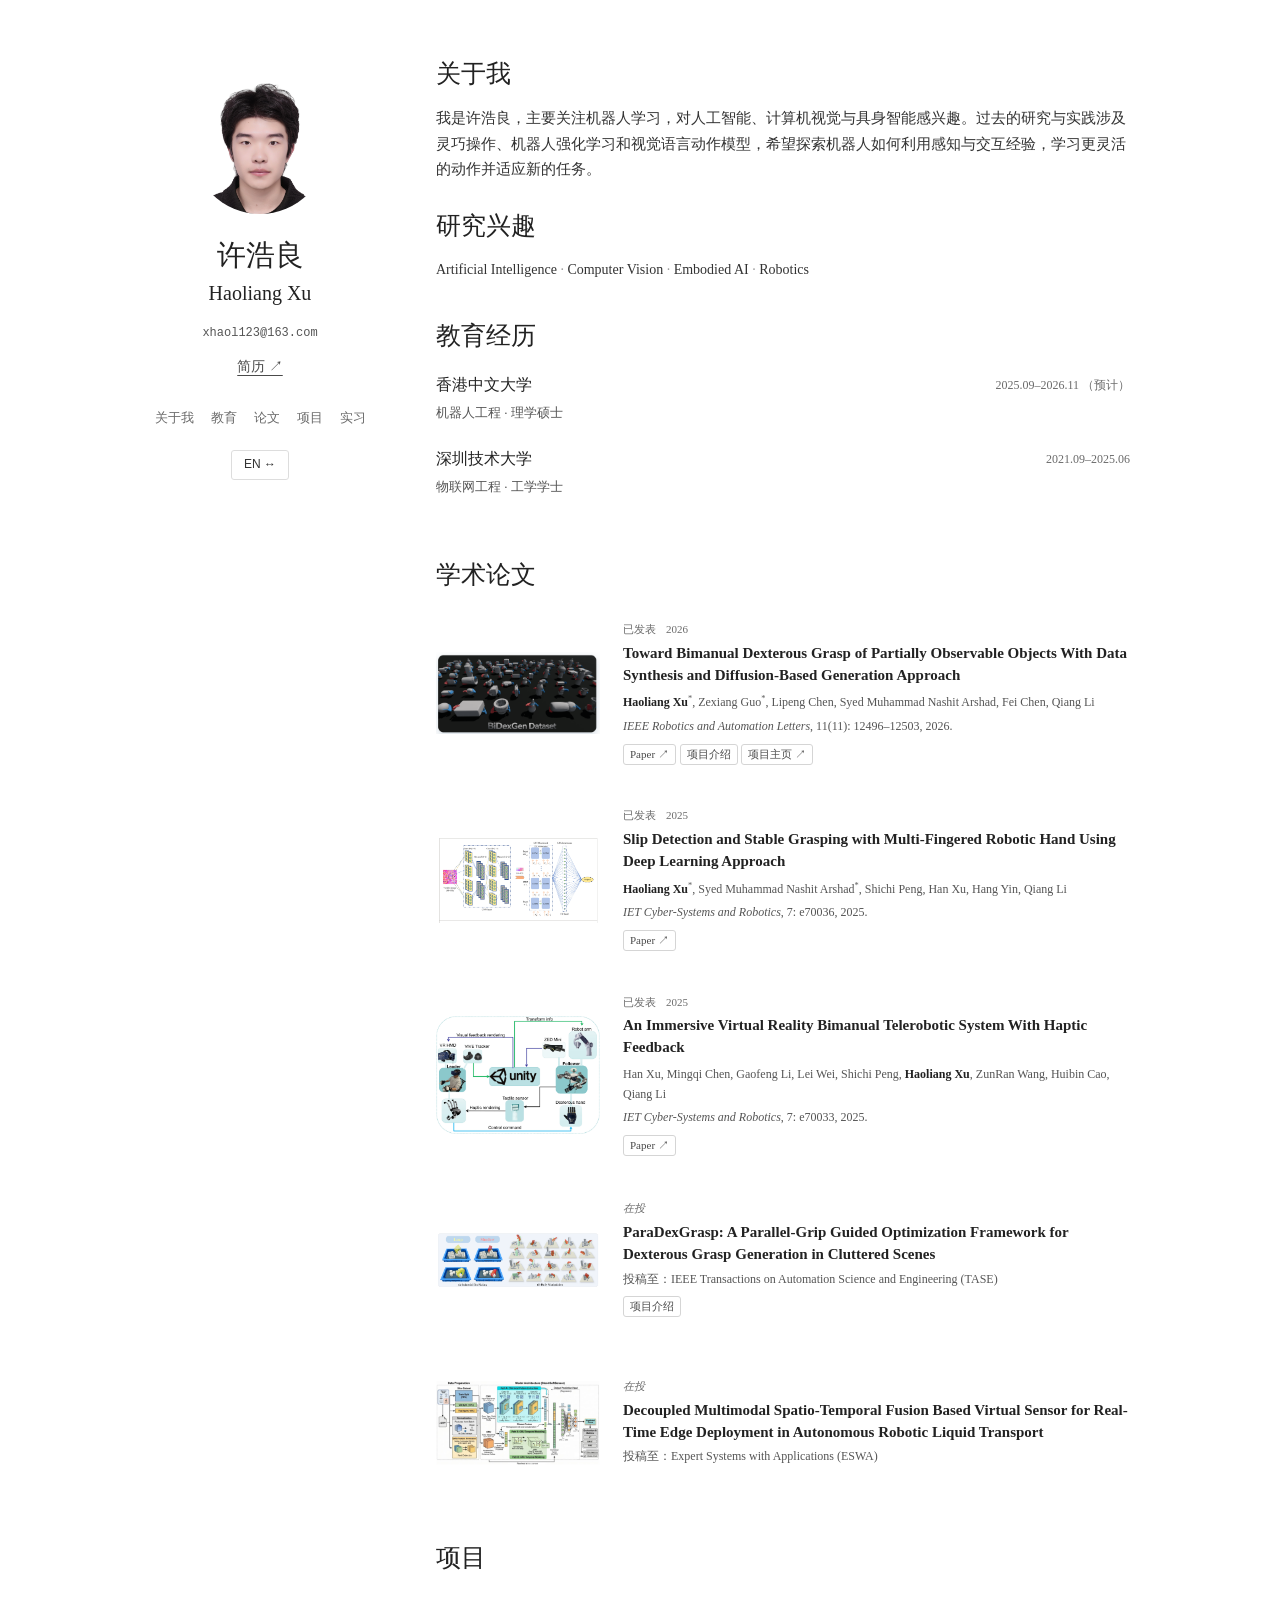
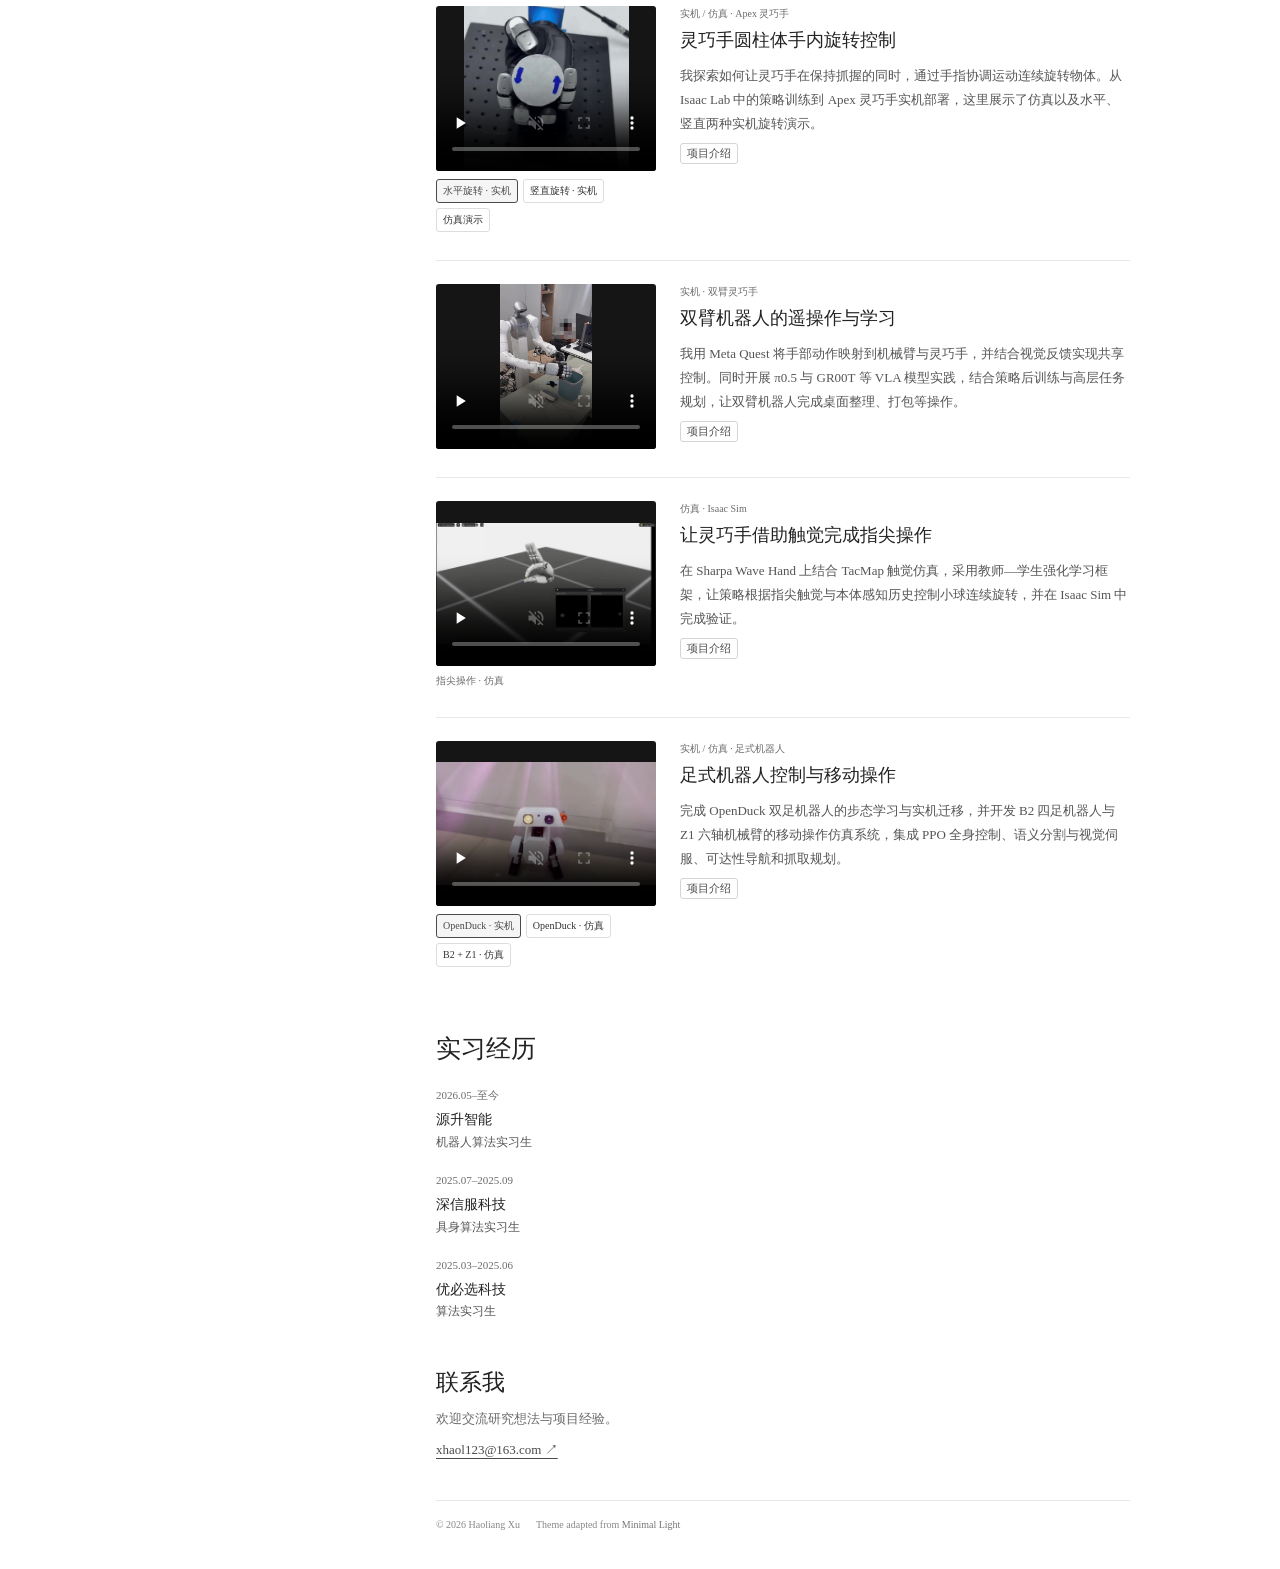
==== commit 6dce7009: "Keep ParaDexGrasp only in publications" ====
--- a/index.html
+++ b/index.html
@@ -49,7 +49,7 @@
 <article class="project" id="project-apex"><div class="project-media" data-gallery="apex"><video aria-label="水平旋转 · 实机" controls="" controlslist="nodownload" data-label-en="Horizontal rotation · Real robot" data-label-zh="水平旋转 · 实机" loop="" muted="" playsinline="" poster="assets/videos/apex-horizontal.jpg" preload="none" src="assets/videos/apex-horizontal.mp4"><p data-en="Your browser does not support video playback." data-zh="您的浏览器不支持视频播放。">您的浏览器不支持视频播放。</p></video><div aria-label="Choose demonstration" class="video-selector"><button aria-pressed="true" class="video-choice" data-en="Horizontal rotation · Real robot" data-video="apex-horizontal" data-zh="水平旋转 · 实机" type="button">水平旋转 · 实机</button><button aria-pressed="false" class="video-choice" data-en="Vertical rotation · Real robot" data-video="apex-vertical" data-zh="竖直旋转 · 实机" type="button">竖直旋转 · 实机</button><button aria-pressed="false" class="video-choice" data-en="Simulation" data-video="apex-sim" data-zh="仿真演示" type="button">仿真演示</button></div></div><div class="project-content"><div class="project-meta"><span data-en="Real robot / simulation · Apex Hand" data-zh="实机 / 仿真 · Apex 灵巧手">实机 / 仿真 · Apex 灵巧手</span></div><h3 data-en="Dexterous in-hand cylinder rotation control" data-zh="灵巧手圆柱体手内旋转控制">灵巧手圆柱体手内旋转控制</h3><p data-en="I explore how a dexterous hand can continuously rotate an object through coordinated finger movements while maintaining its grasp. These demos show the path from policy training in Isaac Lab to deployment on the Apex Hand, including simulated rotation and horizontal and vertical real-robot rotation." data-zh="我探索如何让灵巧手在保持抓握的同时，通过手指协调运动连续旋转物体。从 Isaac Lab 中的策略训练到 Apex 灵巧手实机部署，这里展示了仿真以及水平、竖直两种实机旋转演示。">我探索如何让灵巧手在保持抓握的同时，通过手指协调运动连续旋转物体。从 Isaac Lab 中的策略训练到 Apex 灵巧手实机部署，这里展示了仿真以及水平、竖直两种实机旋转演示。</p><a class="text-link" data-en="Project overview" data-zh="项目介绍" href="projects/in-hand-rotation.html">项目介绍</a></div></article>
 <article class="project" id="project-1"><div class="project-media"><video aria-label="VLA 演示" controls="" controlslist="nodownload" data-label-en="VLA demo" data-label-zh="VLA 演示" muted="" playsinline="" poster="assets/videos/vla-demo.jpg" preload="none" src="assets/videos/vla-demo.mp4"><p data-en="Your browser does not support video playback." data-zh="您的浏览器不支持视频播放。">您的浏览器不支持视频播放。</p></video></div><div class="project-content"><div class="project-meta"><span data-en="Real robot · Bimanual dexterous manipulation" data-zh="实机 · 双臂灵巧手">实机 · 双臂灵巧手</span></div><h3 data-en="Teleoperation and learning for bimanual robots" data-zh="双臂机器人的遥操作与学习">双臂机器人的遥操作与学习</h3><p data-en="I use Meta Quest to map human hand movements to a robot arm and dexterous hand, with visual feedback for shared control. I also experiment with VLA models including π0.5 and GR00T, and combine policy post-training with high-level task planning for bimanual tasks such as tabletop tidying and packing." data-zh="我用 Meta Quest 将手部动作映射到机械臂与灵巧手，并结合视觉反馈实现共享控制。同时开展 π0.5 与 GR00T 等 VLA 模型实践，结合策略后训练与高层任务规划，让双臂机器人完成桌面整理、打包等操作。">我用 Meta Quest 将手部动作映射到机械臂与灵巧手，并结合视觉反馈实现共享控制。同时开展 π0.5 与 GR00T 等 VLA 模型实践，结合策略后训练与高层任务规划，让双臂机器人完成桌面整理、打包等操作。</p><a class="text-link" data-en="Project overview" data-zh="项目介绍" href="projects/bimanual-learning.html">项目介绍</a></div></article>
 <article class="project" id="project-2"><div class="project-media" data-gallery="1"><video aria-label="指尖操作 · 仿真" controls="" controlslist="nodownload" data-label-en="Fingertip manipulation · Simulation" data-label-zh="指尖操作 · 仿真" muted="" playsinline="" poster="assets/videos/tactile-manipulation.jpg" preload="none" src="assets/videos/tactile-manipulation.mp4"><p data-en="Your browser does not support video playback." data-zh="您的浏览器不支持视频播放。">您的浏览器不支持视频播放。</p></video><p class="video-caption" data-en="Fingertip manipulation · Simulation" data-zh="指尖操作 · 仿真">指尖操作 · 仿真</p></div><div class="project-content"><div class="project-meta"><span data-en="Simulation · Isaac Sim" data-zh="仿真 · Isaac Sim">仿真 · Isaac Sim</span></div><h3 data-en="Learning fingertip manipulation through touch" data-zh="让灵巧手借助触觉完成指尖操作">让灵巧手借助触觉完成指尖操作</h3><p data-en="Combining TacMap tactile simulation with teacher–student reinforcement learning on the Sharpa Wave Hand, the policy uses fingertip tactile and proprioceptive histories to continuously rotate a small sphere in Isaac Sim." data-zh="在 Sharpa Wave Hand 上结合 TacMap 触觉仿真，采用教师—学生强化学习框架，让策略根据指尖触觉与本体感知历史控制小球连续旋转，并在 Isaac Sim 中完成验证。">在 Sharpa Wave Hand 上结合 TacMap 触觉仿真，采用教师—学生强化学习框架，让策略根据指尖触觉与本体感知历史控制小球连续旋转，并在 Isaac Sim 中完成验证。</p><a class="text-link" data-en="Project overview" data-zh="项目介绍" href="projects/tactile-manipulation.html">项目介绍</a></div></article>
-<article class="project" id="project-3"><div class="project-media" data-gallery="2"><video aria-label="堆叠抓取 · 实机" controls="" controlslist="nodownload" data-label-en="Cluttered grasping · Real robot" data-label-zh="堆叠抓取 · 实机" muted="" playsinline="" poster="assets/videos/clutter-grasping.jpg" preload="none" src="assets/videos/clutter-grasping.mp4"><p data-en="Your browser does not support video playback." data-zh="您的浏览器不支持视频播放。">您的浏览器不支持视频播放。</p></video><p class="video-caption" data-en="Cluttered grasping · Real robot" data-zh="堆叠抓取 · 实机">堆叠抓取 · 实机</p></div><div class="project-content"><div class="project-meta"><span data-en="Real robot · Vision-guided grasping" data-zh="实机 · 视觉引导抓取">实机 · 视觉引导抓取</span></div><h3 data-en="Dexterous grasping in clutter" data-zh="从杂乱物体中生成灵巧抓取">从杂乱物体中生成灵巧抓取</h3><p data-en="Using ParaDexGrasp, generate parallel-jaw grasps from observed point clouds, transfer them through retargeting priors and refine them with scene constraints. Validate the resulting dexterous grasps on hardware in cluttered scenes." data-zh="基于 ParaDexGrasp，从观测点云生成二指夹爪抓取，利用重定向先验与场景约束优化得到灵巧手抓取配置，并在杂乱堆叠场景完成真机验证。">基于 ParaDexGrasp，从观测点云生成二指夹爪抓取，利用重定向先验与场景约束优化得到灵巧手抓取配置，并在杂乱堆叠场景完成真机验证。</p><a class="text-link" data-en="Project overview" data-zh="项目介绍" href="projects/paradexgrasp.html">项目介绍</a></div></article>
+
 <article class="project" id="project-4"><div class="project-media" data-gallery="3"><video aria-label="OpenDuck · 实机" controls="" controlslist="nodownload" data-label-en="OpenDuck · Real robot" data-label-zh="OpenDuck · 实机" muted="" playsinline="" poster="assets/videos/openduck.jpg" preload="none" src="assets/videos/openduck.mp4"><p data-en="Your browser does not support video playback." data-zh="您的浏览器不支持视频播放。">您的浏览器不支持视频播放。</p></video><div aria-label="Choose demonstration" class="video-selector"><button aria-pressed="true" class="video-choice" data-en="OpenDuck · Real robot" data-video="openduck" data-zh="OpenDuck · 实机" type="button">OpenDuck · 实机</button><button aria-pressed="false" class="video-choice" data-en="OpenDuck · Simulation" data-video="openduck-sim" data-zh="OpenDuck · 仿真" type="button">OpenDuck · 仿真</button><button aria-pressed="false" class="video-choice" data-en="B2 + Z1 · Simulation" data-video="mobile-manipulation" data-zh="B2 + Z1 · 仿真" type="button">B2 + Z1 · 仿真</button></div></div><div class="project-content"><div class="project-meta"><span data-en="Real robot / simulation · Legged robotics" data-zh="实机 / 仿真 · 足式机器人">实机 / 仿真 · 足式机器人</span></div><h3 data-en="Legged control and mobile manipulation" data-zh="足式机器人控制与移动操作">足式机器人控制与移动操作</h3><p data-en="Trained and deployed an OpenDuck biped gait policy, and developed a B2 quadruped–Z1 arm simulation integrating PPO whole-body control, segmentation and visual servoing, reachability-aware navigation and grasp planning." data-zh="完成 OpenDuck 双足机器人的步态学习与实机迁移，并开发 B2 四足机器人与 Z1 六轴机械臂的移动操作仿真系统，集成 PPO 全身控制、语义分割与视觉伺服、可达性导航和抓取规划。">完成 OpenDuck 双足机器人的步态学习与实机迁移，并开发 B2 四足机器人与 Z1 六轴机械臂的移动操作仿真系统，集成 PPO 全身控制、语义分割与视觉伺服、可达性导航和抓取规划。</p><a class="text-link" data-en="Project overview" data-zh="项目介绍" href="projects/locomotion.html">项目介绍</a></div></article>
 </section>
 <section class="section" id="experience">
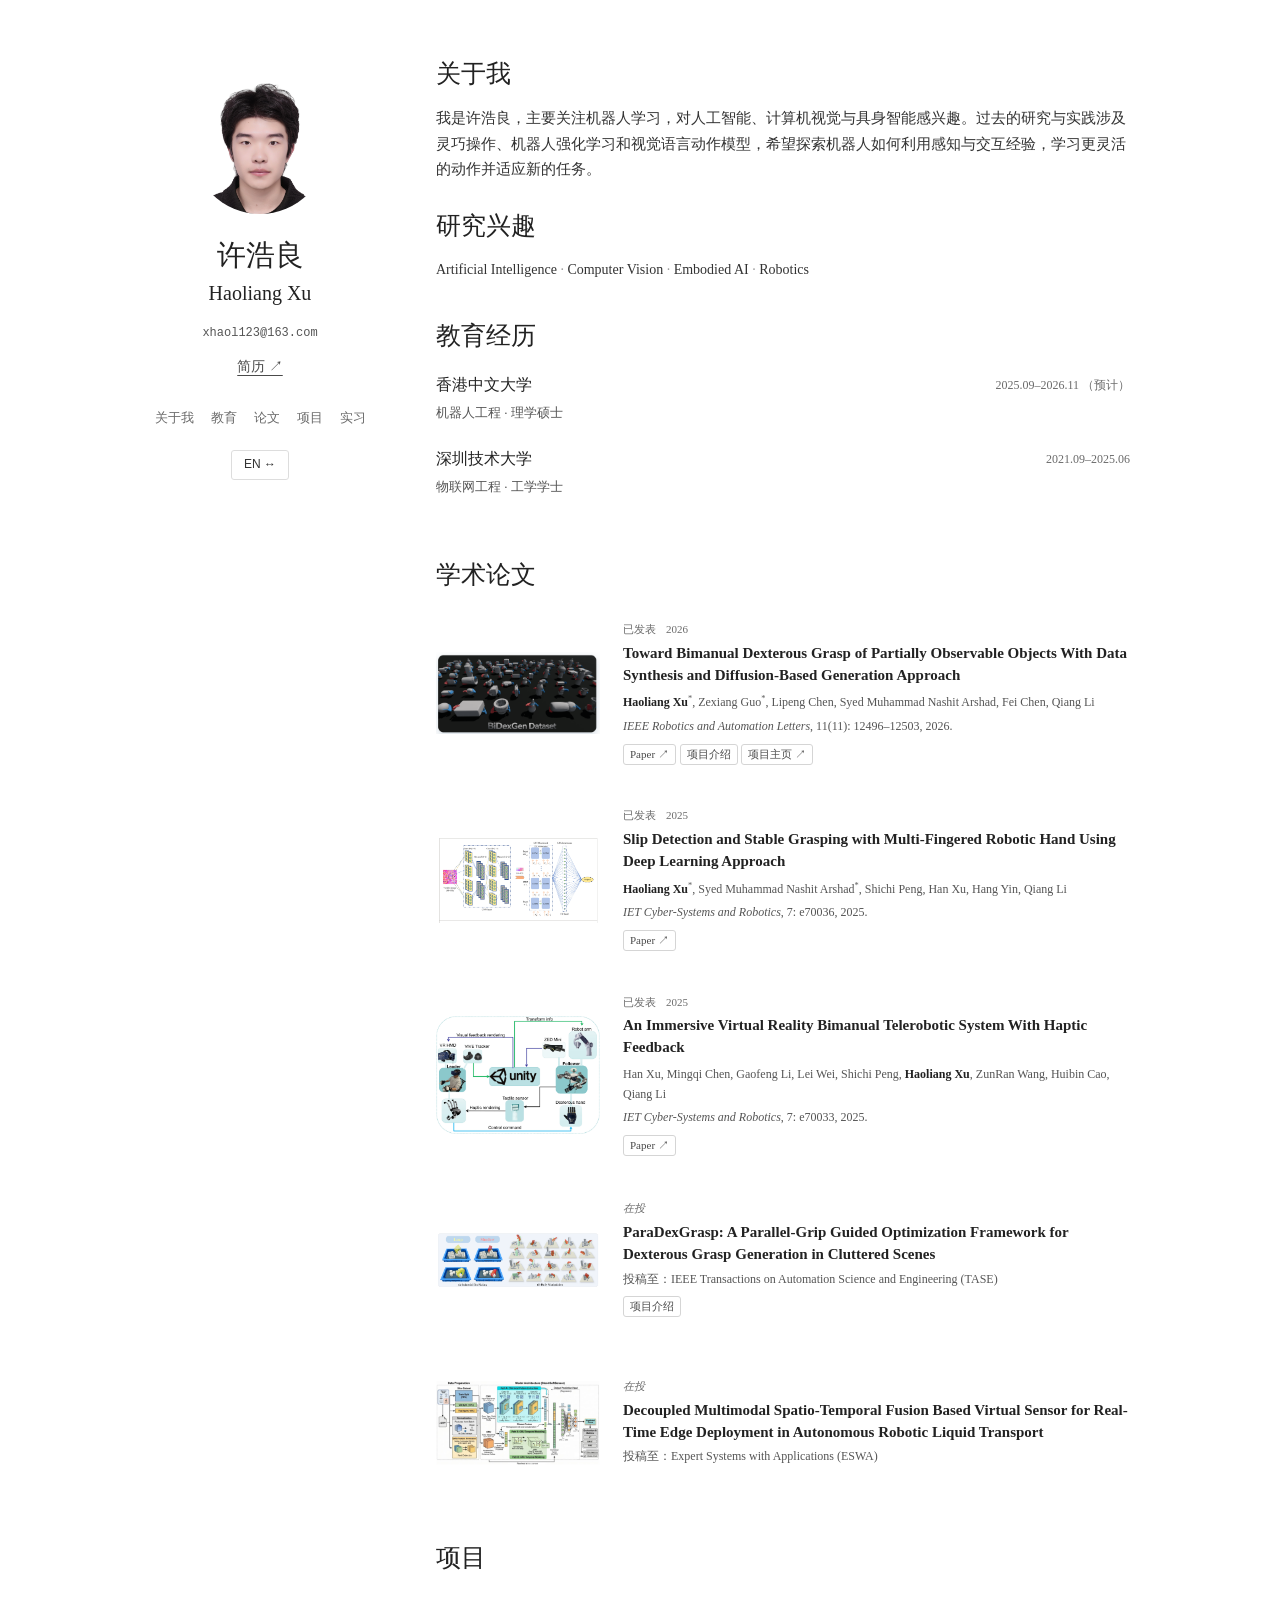
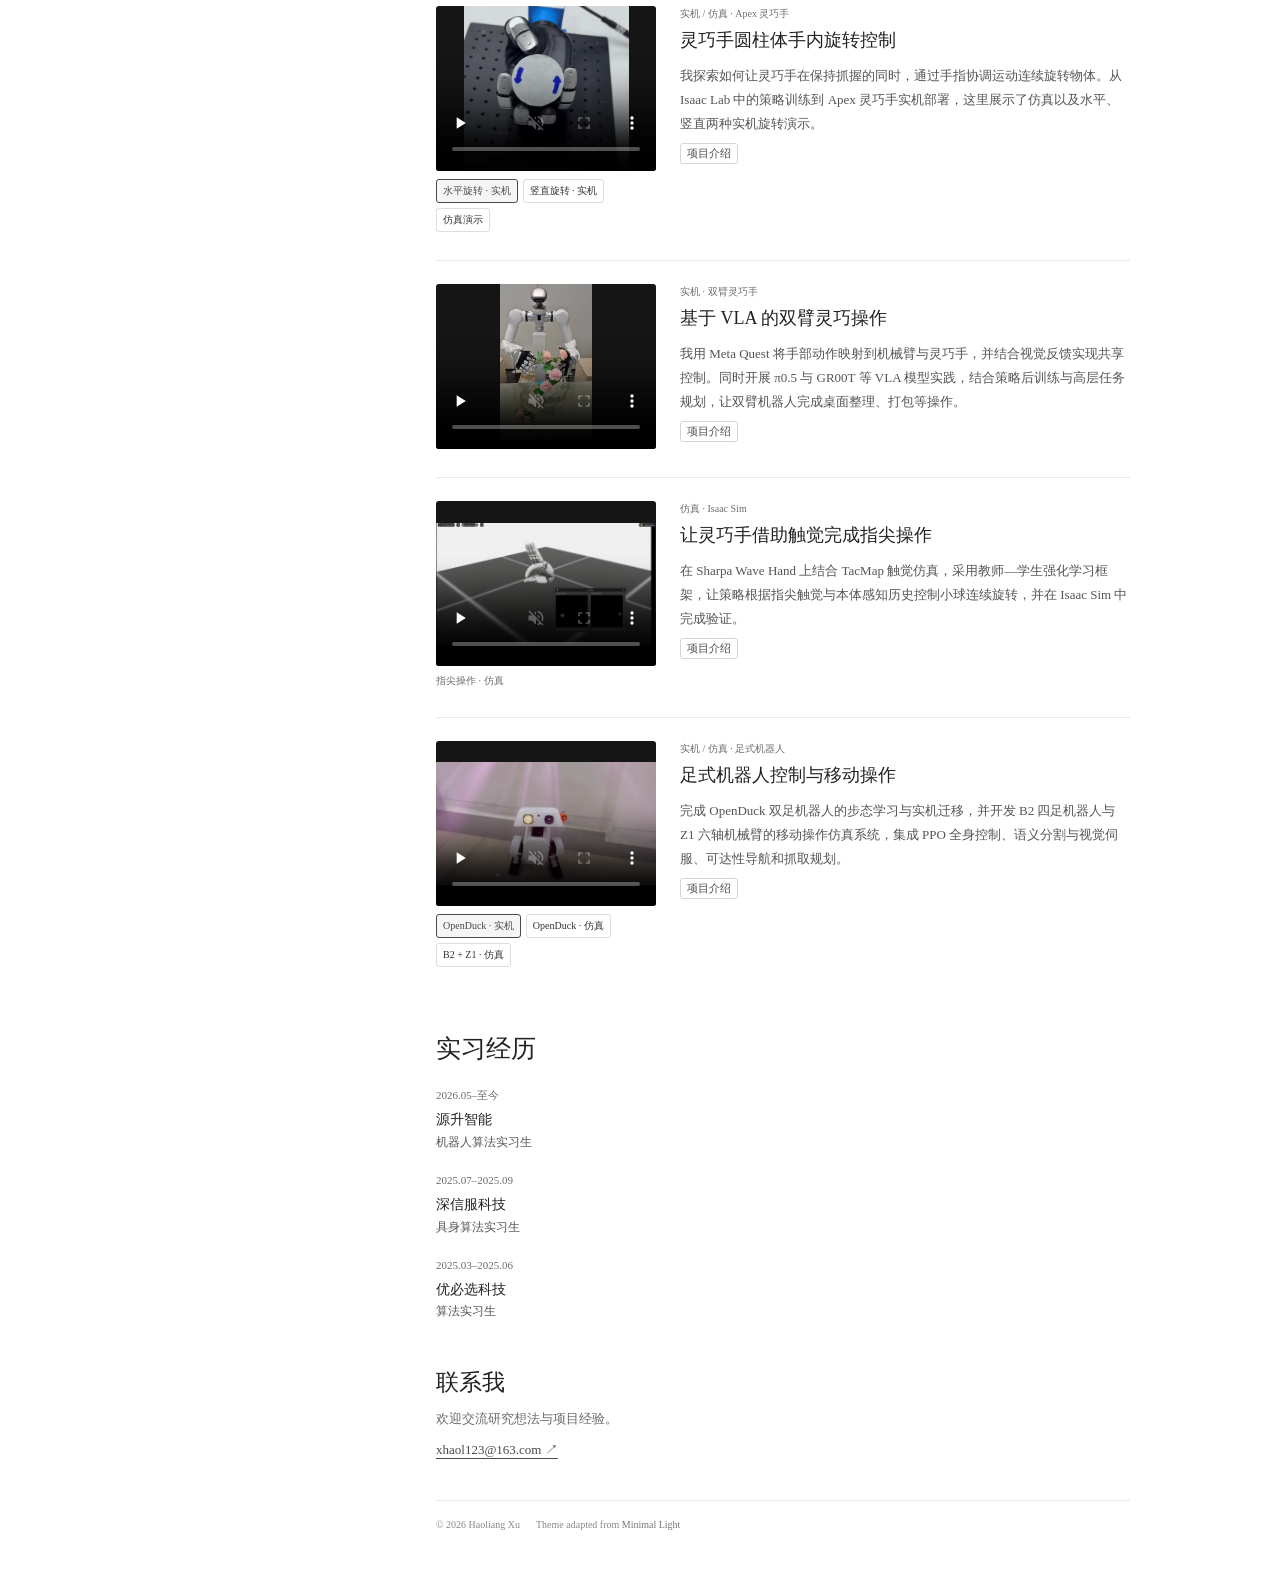
==== commit a35fcfbc: "Refine VLA title and use flower arranging preview" ====
--- a/index.html
+++ b/index.html
@@ -47,9 +47,8 @@
 <section class="section" id="projects">
 <div class="section-heading"><div><h2 data-en="Projects" data-zh="项目">项目</h2></div></div>
 <article class="project" id="project-apex"><div class="project-media" data-gallery="apex"><video aria-label="水平旋转 · 实机" controls="" controlslist="nodownload" data-label-en="Horizontal rotation · Real robot" data-label-zh="水平旋转 · 实机" loop="" muted="" playsinline="" poster="assets/videos/apex-horizontal.jpg" preload="none" src="assets/videos/apex-horizontal.mp4"><p data-en="Your browser does not support video playback." data-zh="您的浏览器不支持视频播放。">您的浏览器不支持视频播放。</p></video><div aria-label="Choose demonstration" class="video-selector"><button aria-pressed="true" class="video-choice" data-en="Horizontal rotation · Real robot" data-video="apex-horizontal" data-zh="水平旋转 · 实机" type="button">水平旋转 · 实机</button><button aria-pressed="false" class="video-choice" data-en="Vertical rotation · Real robot" data-video="apex-vertical" data-zh="竖直旋转 · 实机" type="button">竖直旋转 · 实机</button><button aria-pressed="false" class="video-choice" data-en="Simulation" data-video="apex-sim" data-zh="仿真演示" type="button">仿真演示</button></div></div><div class="project-content"><div class="project-meta"><span data-en="Real robot / simulation · Apex Hand" data-zh="实机 / 仿真 · Apex 灵巧手">实机 / 仿真 · Apex 灵巧手</span></div><h3 data-en="Dexterous in-hand cylinder rotation control" data-zh="灵巧手圆柱体手内旋转控制">灵巧手圆柱体手内旋转控制</h3><p data-en="I explore how a dexterous hand can continuously rotate an object through coordinated finger movements while maintaining its grasp. These demos show the path from policy training in Isaac Lab to deployment on the Apex Hand, including simulated rotation and horizontal and vertical real-robot rotation." data-zh="我探索如何让灵巧手在保持抓握的同时，通过手指协调运动连续旋转物体。从 Isaac Lab 中的策略训练到 Apex 灵巧手实机部署，这里展示了仿真以及水平、竖直两种实机旋转演示。">我探索如何让灵巧手在保持抓握的同时，通过手指协调运动连续旋转物体。从 Isaac Lab 中的策略训练到 Apex 灵巧手实机部署，这里展示了仿真以及水平、竖直两种实机旋转演示。</p><a class="text-link" data-en="Project overview" data-zh="项目介绍" href="projects/in-hand-rotation.html">项目介绍</a></div></article>
-<article class="project" id="project-1"><div class="project-media"><video aria-label="VLA 演示" controls="" controlslist="nodownload" data-label-en="VLA demo" data-label-zh="VLA 演示" muted="" playsinline="" poster="assets/videos/vla-demo.jpg" preload="none" src="assets/videos/vla-demo.mp4"><p data-en="Your browser does not support video playback." data-zh="您的浏览器不支持视频播放。">您的浏览器不支持视频播放。</p></video></div><div class="project-content"><div class="project-meta"><span data-en="Real robot · Bimanual dexterous manipulation" data-zh="实机 · 双臂灵巧手">实机 · 双臂灵巧手</span></div><h3 data-en="Teleoperation and learning for bimanual robots" data-zh="双臂机器人的遥操作与学习">双臂机器人的遥操作与学习</h3><p data-en="I use Meta Quest to map human hand movements to a robot arm and dexterous hand, with visual feedback for shared control. I also experiment with VLA models including π0.5 and GR00T, and combine policy post-training with high-level task planning for bimanual tasks such as tabletop tidying and packing." data-zh="我用 Meta Quest 将手部动作映射到机械臂与灵巧手，并结合视觉反馈实现共享控制。同时开展 π0.5 与 GR00T 等 VLA 模型实践，结合策略后训练与高层任务规划，让双臂机器人完成桌面整理、打包等操作。">我用 Meta Quest 将手部动作映射到机械臂与灵巧手，并结合视觉反馈实现共享控制。同时开展 π0.5 与 GR00T 等 VLA 模型实践，结合策略后训练与高层任务规划，让双臂机器人完成桌面整理、打包等操作。</p><a class="text-link" data-en="Project overview" data-zh="项目介绍" href="projects/bimanual-learning.html">项目介绍</a></div></article>
+<article class="project" id="project-1"><div class="project-media"><video aria-label="插花实机演示" controls="" controlslist="nodownload" data-label-en="Flower arranging on hardware" data-label-zh="插花实机演示" muted="" playsinline="" poster="assets/projects/bimanual-learning/flower-arranging.jpg" preload="none" src="assets/projects/bimanual-learning/flower-arranging.mp4"><p data-en="Your browser does not support video playback." data-zh="您的浏览器不支持视频播放。">您的浏览器不支持视频播放。</p></video></div><div class="project-content"><div class="project-meta"><span data-en="Real robot · Bimanual dexterous manipulation" data-zh="实机 · 双臂灵巧手">实机 · 双臂灵巧手</span></div><h3 data-en="Bimanual Dexterous Manipulation with VLA Models" data-zh="基于 VLA 的双臂灵巧操作">基于 VLA 的双臂灵巧操作</h3><p data-en="I use Meta Quest to map human hand movements to a robot arm and dexterous hand, with visual feedback for shared control. I also experiment with VLA models including π0.5 and GR00T, and combine policy post-training with high-level task planning for bimanual tasks such as tabletop tidying and packing." data-zh="我用 Meta Quest 将手部动作映射到机械臂与灵巧手，并结合视觉反馈实现共享控制。同时开展 π0.5 与 GR00T 等 VLA 模型实践，结合策略后训练与高层任务规划，让双臂机器人完成桌面整理、打包等操作。">我用 Meta Quest 将手部动作映射到机械臂与灵巧手，并结合视觉反馈实现共享控制。同时开展 π0.5 与 GR00T 等 VLA 模型实践，结合策略后训练与高层任务规划，让双臂机器人完成桌面整理、打包等操作。</p><a class="text-link" data-en="Project overview" data-zh="项目介绍" href="projects/bimanual-learning.html">项目介绍</a></div></article>
 <article class="project" id="project-2"><div class="project-media" data-gallery="1"><video aria-label="指尖操作 · 仿真" controls="" controlslist="nodownload" data-label-en="Fingertip manipulation · Simulation" data-label-zh="指尖操作 · 仿真" muted="" playsinline="" poster="assets/videos/tactile-manipulation.jpg" preload="none" src="assets/videos/tactile-manipulation.mp4"><p data-en="Your browser does not support video playback." data-zh="您的浏览器不支持视频播放。">您的浏览器不支持视频播放。</p></video><p class="video-caption" data-en="Fingertip manipulation · Simulation" data-zh="指尖操作 · 仿真">指尖操作 · 仿真</p></div><div class="project-content"><div class="project-meta"><span data-en="Simulation · Isaac Sim" data-zh="仿真 · Isaac Sim">仿真 · Isaac Sim</span></div><h3 data-en="Learning fingertip manipulation through touch" data-zh="让灵巧手借助触觉完成指尖操作">让灵巧手借助触觉完成指尖操作</h3><p data-en="Combining TacMap tactile simulation with teacher–student reinforcement learning on the Sharpa Wave Hand, the policy uses fingertip tactile and proprioceptive histories to continuously rotate a small sphere in Isaac Sim." data-zh="在 Sharpa Wave Hand 上结合 TacMap 触觉仿真，采用教师—学生强化学习框架，让策略根据指尖触觉与本体感知历史控制小球连续旋转，并在 Isaac Sim 中完成验证。">在 Sharpa Wave Hand 上结合 TacMap 触觉仿真，采用教师—学生强化学习框架，让策略根据指尖触觉与本体感知历史控制小球连续旋转，并在 Isaac Sim 中完成验证。</p><a class="text-link" data-en="Project overview" data-zh="项目介绍" href="projects/tactile-manipulation.html">项目介绍</a></div></article>
-
 <article class="project" id="project-4"><div class="project-media" data-gallery="3"><video aria-label="OpenDuck · 实机" controls="" controlslist="nodownload" data-label-en="OpenDuck · Real robot" data-label-zh="OpenDuck · 实机" muted="" playsinline="" poster="assets/videos/openduck.jpg" preload="none" src="assets/videos/openduck.mp4"><p data-en="Your browser does not support video playback." data-zh="您的浏览器不支持视频播放。">您的浏览器不支持视频播放。</p></video><div aria-label="Choose demonstration" class="video-selector"><button aria-pressed="true" class="video-choice" data-en="OpenDuck · Real robot" data-video="openduck" data-zh="OpenDuck · 实机" type="button">OpenDuck · 实机</button><button aria-pressed="false" class="video-choice" data-en="OpenDuck · Simulation" data-video="openduck-sim" data-zh="OpenDuck · 仿真" type="button">OpenDuck · 仿真</button><button aria-pressed="false" class="video-choice" data-en="B2 + Z1 · Simulation" data-video="mobile-manipulation" data-zh="B2 + Z1 · 仿真" type="button">B2 + Z1 · 仿真</button></div></div><div class="project-content"><div class="project-meta"><span data-en="Real robot / simulation · Legged robotics" data-zh="实机 / 仿真 · 足式机器人">实机 / 仿真 · 足式机器人</span></div><h3 data-en="Legged control and mobile manipulation" data-zh="足式机器人控制与移动操作">足式机器人控制与移动操作</h3><p data-en="Trained and deployed an OpenDuck biped gait policy, and developed a B2 quadruped–Z1 arm simulation integrating PPO whole-body control, segmentation and visual servoing, reachability-aware navigation and grasp planning." data-zh="完成 OpenDuck 双足机器人的步态学习与实机迁移，并开发 B2 四足机器人与 Z1 六轴机械臂的移动操作仿真系统，集成 PPO 全身控制、语义分割与视觉伺服、可达性导航和抓取规划。">完成 OpenDuck 双足机器人的步态学习与实机迁移，并开发 B2 四足机器人与 Z1 六轴机械臂的移动操作仿真系统，集成 PPO 全身控制、语义分割与视觉伺服、可达性导航和抓取规划。</p><a class="text-link" data-en="Project overview" data-zh="项目介绍" href="projects/locomotion.html">项目介绍</a></div></article>
 </section>
 <section class="section" id="experience">
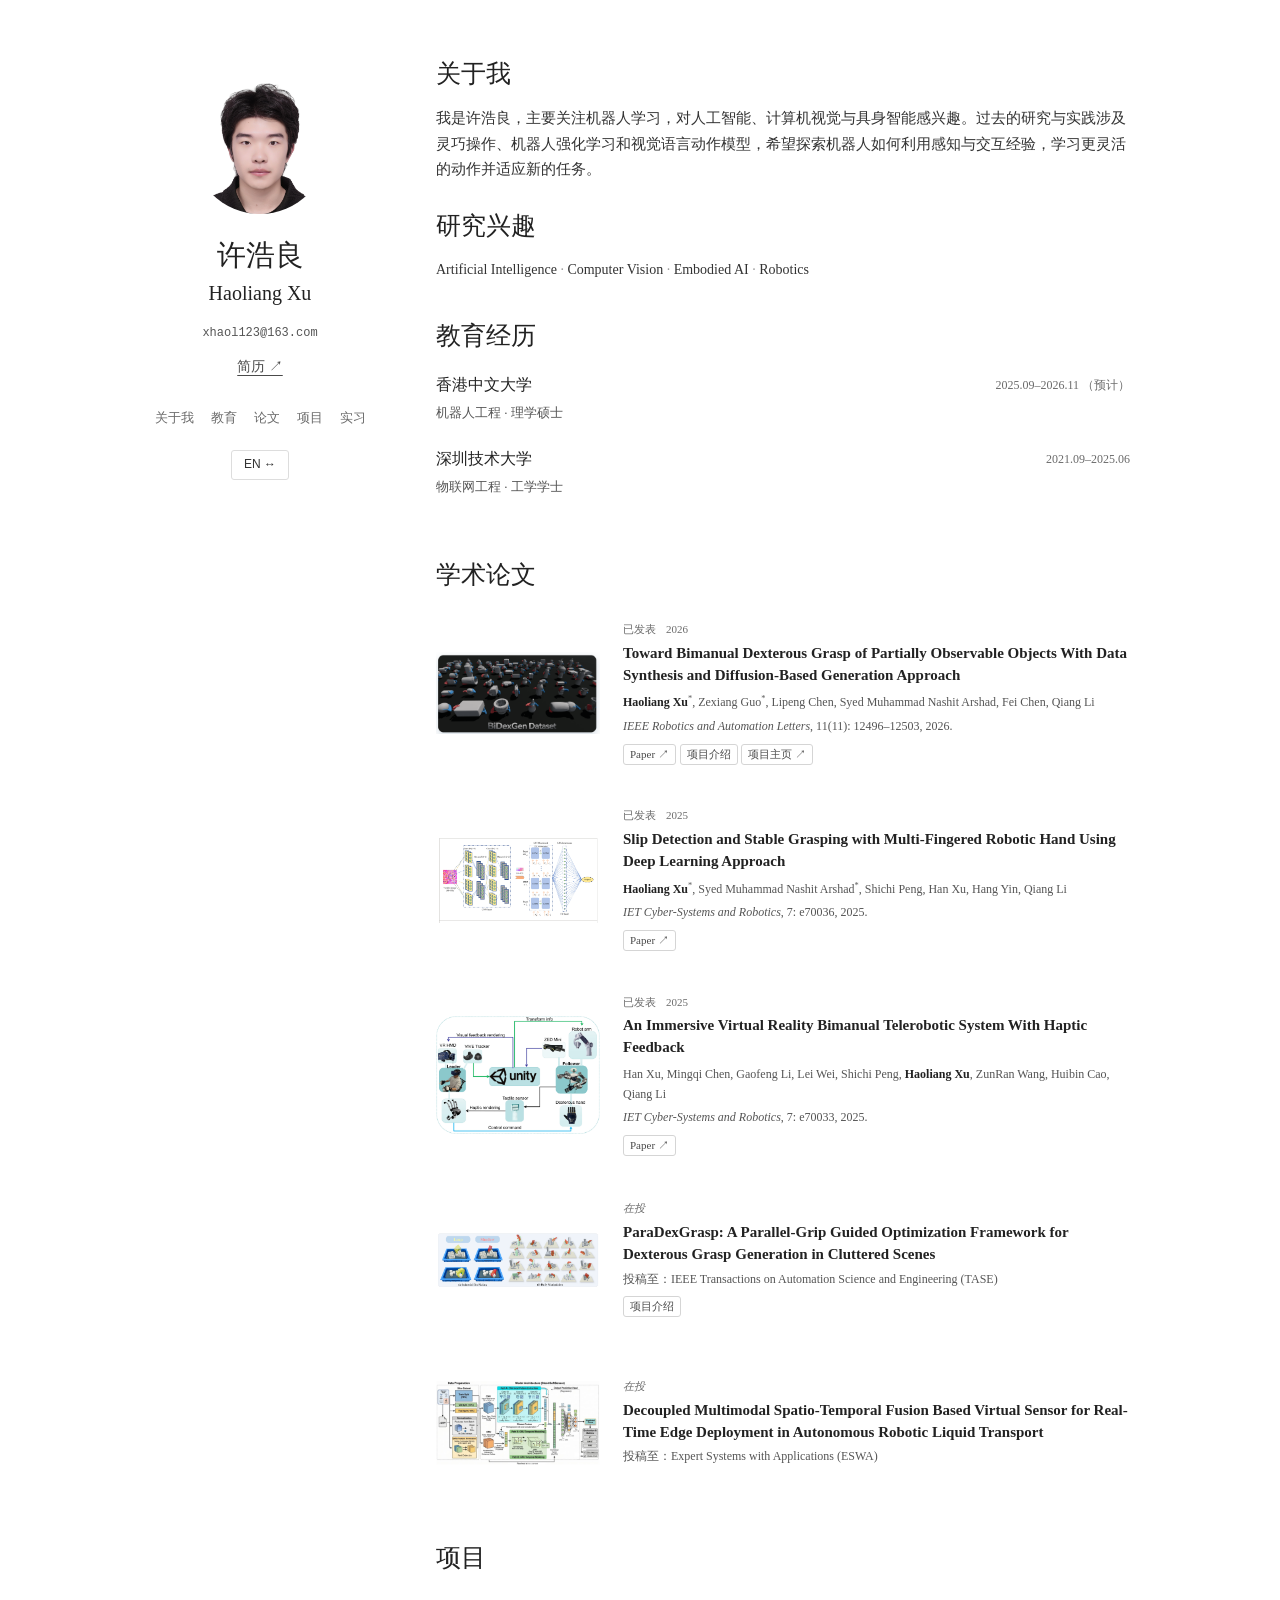
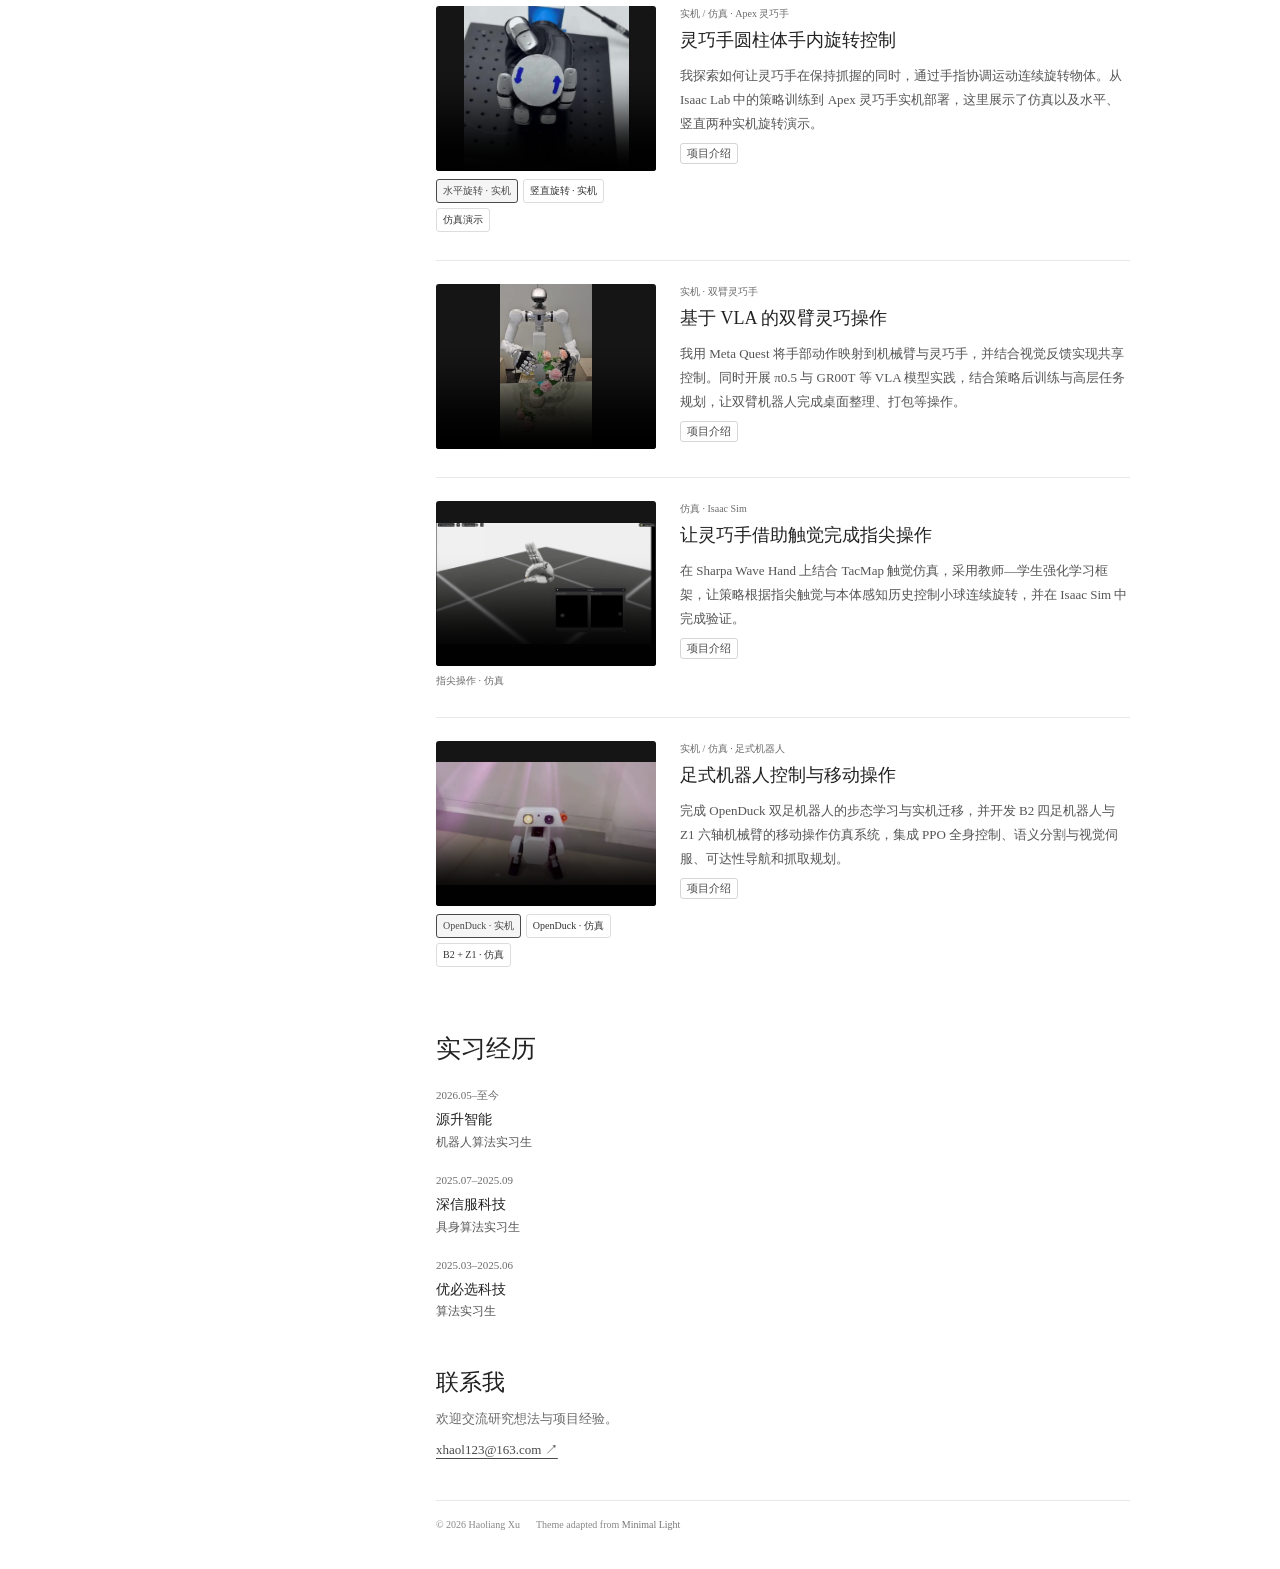
==== commit 5798a315: "Let profile sidebar scroll naturally with the page" ====
--- a/index.html
+++ b/index.html
@@ -10,7 +10,7 @@
 <meta content="Personal homepage of Haoliang Xu. Interests in artificial intelligence, computer vision, embodied AI and robotics." property="og:description"/>
 <title>许浩良 · Haoliang Xu</title>
 <link href="assets/favicon.svg" rel="icon" type="image/svg+xml"/>
-<link href="style.css?v=20261105-native-video" rel="stylesheet"/>
+<link href="style.css?v=20261114-static-sidebar" rel="stylesheet"/>
 <script defer="" src="main.js?v=20261105-native-video"></script>
 </head>
 <body>
--- a/style.css
+++ b/style.css
@@ -2,7 +2,7 @@
    https://github.com/yaoyao-liu/minimal-light */
 :root{--ink:#333;--muted:#6b6b6b;--heading:#222;--link:#4a4a4a;--line:#e8e8e8;--paper:#fff}
 *{box-sizing:border-box}html{scroll-behavior:smooth;scroll-padding-top:28px}body{margin:0;background:var(--paper);color:var(--ink);font:15px/1.7 Georgia,"Noto Serif CJK SC","Songti SC",serif;-webkit-font-smoothing:antialiased}a{color:var(--link);text-decoration:none}a:hover{text-decoration:underline;text-underline-offset:3px}button{font:inherit;cursor:pointer}a:focus-visible,button:focus-visible,summary:focus-visible{outline:2px solid var(--link);outline-offset:4px}p,h1,h2,h3,h4{margin:0}img{display:block;max-width:100%}button{color:inherit}.skip{position:fixed;top:-100px;left:20px;background:#fff;padding:10px;z-index:30}.skip:focus{top:10px}
-.wrapper{width:min(1040px,100%);margin:0 auto;padding:58px 30px 36px;display:grid;grid-template-columns:220px minmax(0,1fr);gap:66px;align-items:start}.profile-sidebar{position:sticky;top:58px;text-align:center;padding-top:20px}.portrait{width:136px;height:136px;border-radius:50%;object-fit:cover;object-position:50% 25%;margin:0 auto 23px}.profile-sidebar h1{font-size:29px;font-weight:500;line-height:1.3;color:var(--heading)}.name-secondary{display:block;font-size:20px;margin-top:5px}.profile-role{font-size:14px;margin-top:18px}.profile-affiliation{font-size:14px;margin-top:2px}.contact-links{display:flex;flex-direction:column-reverse;gap:12px;margin-top:17px;align-items:center;font-size:14px}.contact-links a[href^="mailto"]{font:12px/1.7 ui-monospace,SFMono-Regular,Consolas,monospace;color:#555;overflow-wrap:anywhere}.contact-links a[href^="mailto"] span{display:none}.profile-nav{margin:28px 0 21px;display:flex;flex-wrap:wrap;justify-content:center;gap:7px 17px;font-size:13px}.profile-nav a{color:var(--muted)}.language{border:1px solid #ddd;border-radius:3px;background:#fff;padding:3px 12px;font:12px/1.8 -apple-system,BlinkMacSystemFont,"Segoe UI",sans-serif}.language:hover{border-color:var(--link);color:var(--link)}main{min-width:0}h2{color:var(--heading);font-size:25px;font-weight:500;line-height:1.25;margin-bottom:17px}h3,h4{color:var(--heading)}.bio{margin:0 0 12px}.bio.secondary{color:#555}.interests-section{margin-top:27px}.interest-list{display:flex;flex-wrap:wrap;gap:5px 0;font-size:14px}.interest-list span:not(:last-child)::after{content:" · ";color:#999;white-space:pre}.section{padding-top:38px}.section-heading{margin-bottom:10px}.section-heading h2{margin-bottom:0}
+.wrapper{width:min(1040px,100%);margin:0 auto;padding:58px 30px 36px;display:grid;grid-template-columns:220px minmax(0,1fr);gap:66px;align-items:start}.profile-sidebar{position:static;text-align:center;padding-top:20px}.portrait{width:136px;height:136px;border-radius:50%;object-fit:cover;object-position:50% 25%;margin:0 auto 23px}.profile-sidebar h1{font-size:29px;font-weight:500;line-height:1.3;color:var(--heading)}.name-secondary{display:block;font-size:20px;margin-top:5px}.profile-role{font-size:14px;margin-top:18px}.profile-affiliation{font-size:14px;margin-top:2px}.contact-links{display:flex;flex-direction:column-reverse;gap:12px;margin-top:17px;align-items:center;font-size:14px}.contact-links a[href^="mailto"]{font:12px/1.7 ui-monospace,SFMono-Regular,Consolas,monospace;color:#555;overflow-wrap:anywhere}.contact-links a[href^="mailto"] span{display:none}.profile-nav{margin:28px 0 21px;display:flex;flex-wrap:wrap;justify-content:center;gap:7px 17px;font-size:13px}.profile-nav a{color:var(--muted)}.language{border:1px solid #ddd;border-radius:3px;background:#fff;padding:3px 12px;font:12px/1.8 -apple-system,BlinkMacSystemFont,"Segoe UI",sans-serif}.language:hover{border-color:var(--link);color:var(--link)}main{min-width:0}h2{color:var(--heading);font-size:25px;font-weight:500;line-height:1.25;margin-bottom:17px}h3,h4{color:var(--heading)}.bio{margin:0 0 12px}.bio.secondary{color:#555}.interests-section{margin-top:27px}.interest-list{display:flex;flex-wrap:wrap;gap:5px 0;font-size:14px}.interest-list span:not(:last-child)::after{content:" · ";color:#999;white-space:pre}.section{padding-top:38px}.section-heading{margin-bottom:10px}.section-heading h2{margin-bottom:0}
 .publication{display:grid;grid-template-columns:164px minmax(0,1fr);gap:23px;align-items:center;padding:20px 0}.paper-thumbnail{display:flex;align-items:center;justify-content:center;width:100%;aspect-ratio:4/3}.paper-thumbnail img{width:100%;height:100%;object-fit:contain}.paper-body{min-width:0}.paper-meta{display:flex;gap:10px;align-items:center;color:var(--muted);font-size:11px;margin-bottom:4px}.badge{font-size:11px}.badge.review{font-style:italic}.publication h3{font-size:15px;line-height:1.45;font-weight:600}.publication h3 a{color:var(--heading)}.authors{font-size:12px;line-height:1.65;color:#555;margin-top:6px}.authors strong{color:#222;font-weight:700}.venue{font-size:12px;line-height:1.65;margin-top:4px;color:#555}.venue strong{font-weight:500;font-style:italic}.text-link{display:inline-block;font-size:11px;line-height:1.7;padding:0 6px;border:1px solid #d5d5d5;border-radius:3px;margin-top:7px}.text-link:hover{background:#f5f5f5;text-decoration:none}sup{font-size:.7em}
 .project{display:grid;grid-template-columns:220px minmax(0,1fr);gap:24px;padding:23px 0 28px;align-items:start}.project+.project{border-top:1px solid var(--line)}.project-media{min-width:0}.project-media>video{display:block;width:100%;aspect-ratio:4/3;object-fit:contain;background:#151515;border-radius:3px}.project-content{min-width:0}.project-meta{color:var(--muted);font-size:10px;line-height:1.5;margin-bottom:6px}.project h3{font-size:18px;font-weight:500;line-height:1.5;margin-bottom:10px}.project-content>p{font-size:13px;line-height:1.85;color:#555}.video-selector{display:flex;flex-wrap:wrap;gap:5px;margin-top:8px}.video-choice{font-size:10px;line-height:1.6;padding:3px 6px;background:#fff;border:1px solid #ddd;border-radius:3px}.video-choice[aria-pressed=true]{border-color:var(--link);color:var(--link);background:#f5f5f5}.video-choice:hover{border-color:var(--link)}.video-caption{font-size:10px;color:var(--muted);margin-top:6px}details{margin-top:9px;font-size:12px}summary{width:fit-content;cursor:pointer;color:var(--link);padding:3px 0}details p{color:#555;line-height:1.85;padding-top:7px}
 .background-grid{display:grid;grid-template-columns:1fr 1fr;gap:28px;margin-top:20px}.small-heading{font-size:16px;font-weight:500;margin-bottom:17px}.timeline-item{margin-bottom:19px}.date{font-size:11px;color:var(--muted);margin-bottom:3px}.timeline-item h4{font-size:14px;font-weight:500;line-height:1.7}.timeline-item>p:not(.date){font-size:12px;color:#555}.closing{padding-top:28px;margin-top:8px}.closing h2{font-size:23px;margin-bottom:10px}.closing p{font-size:13px;color:var(--muted);margin-bottom:7px}.closing>a{font-size:13px}footer{display:flex;flex-wrap:wrap;gap:5px 16px;color:#888;font-size:10px;margin-top:38px;padding-top:15px;border-top:1px solid var(--line)}footer a{color:#777}
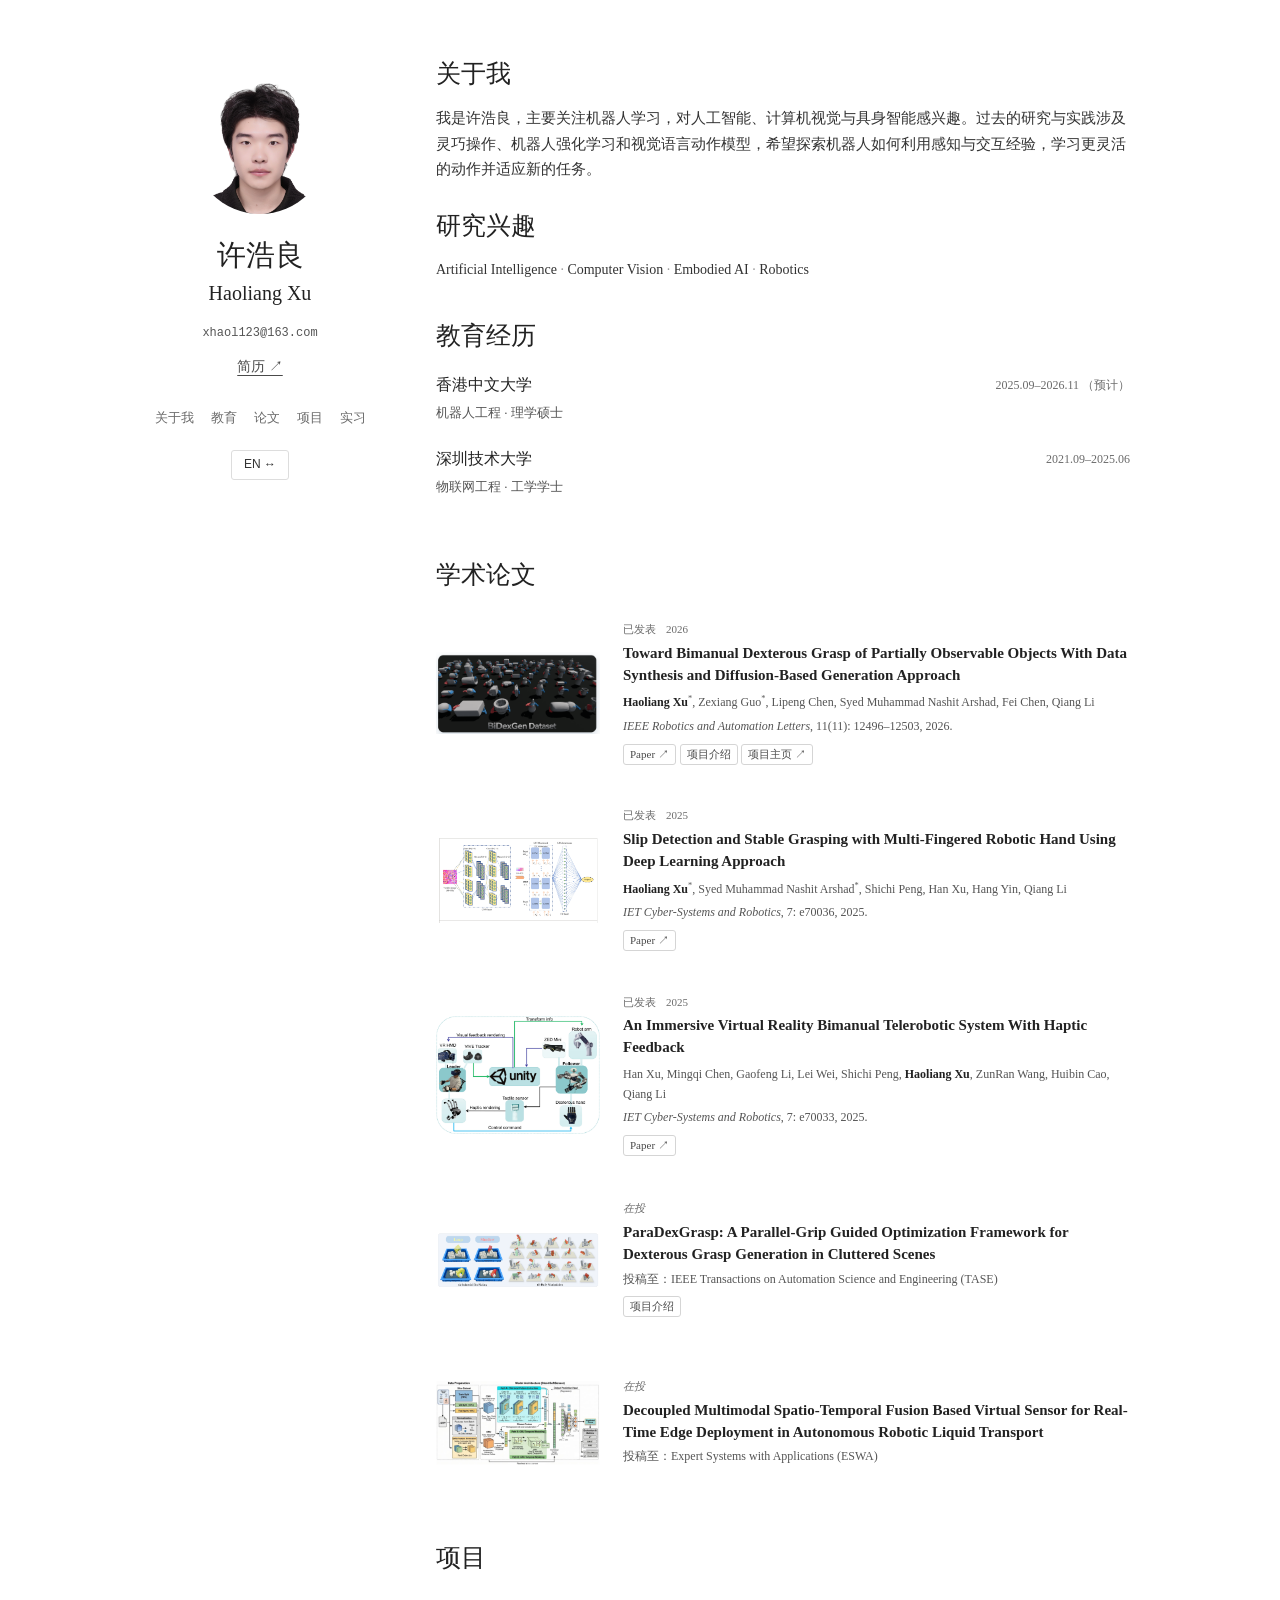
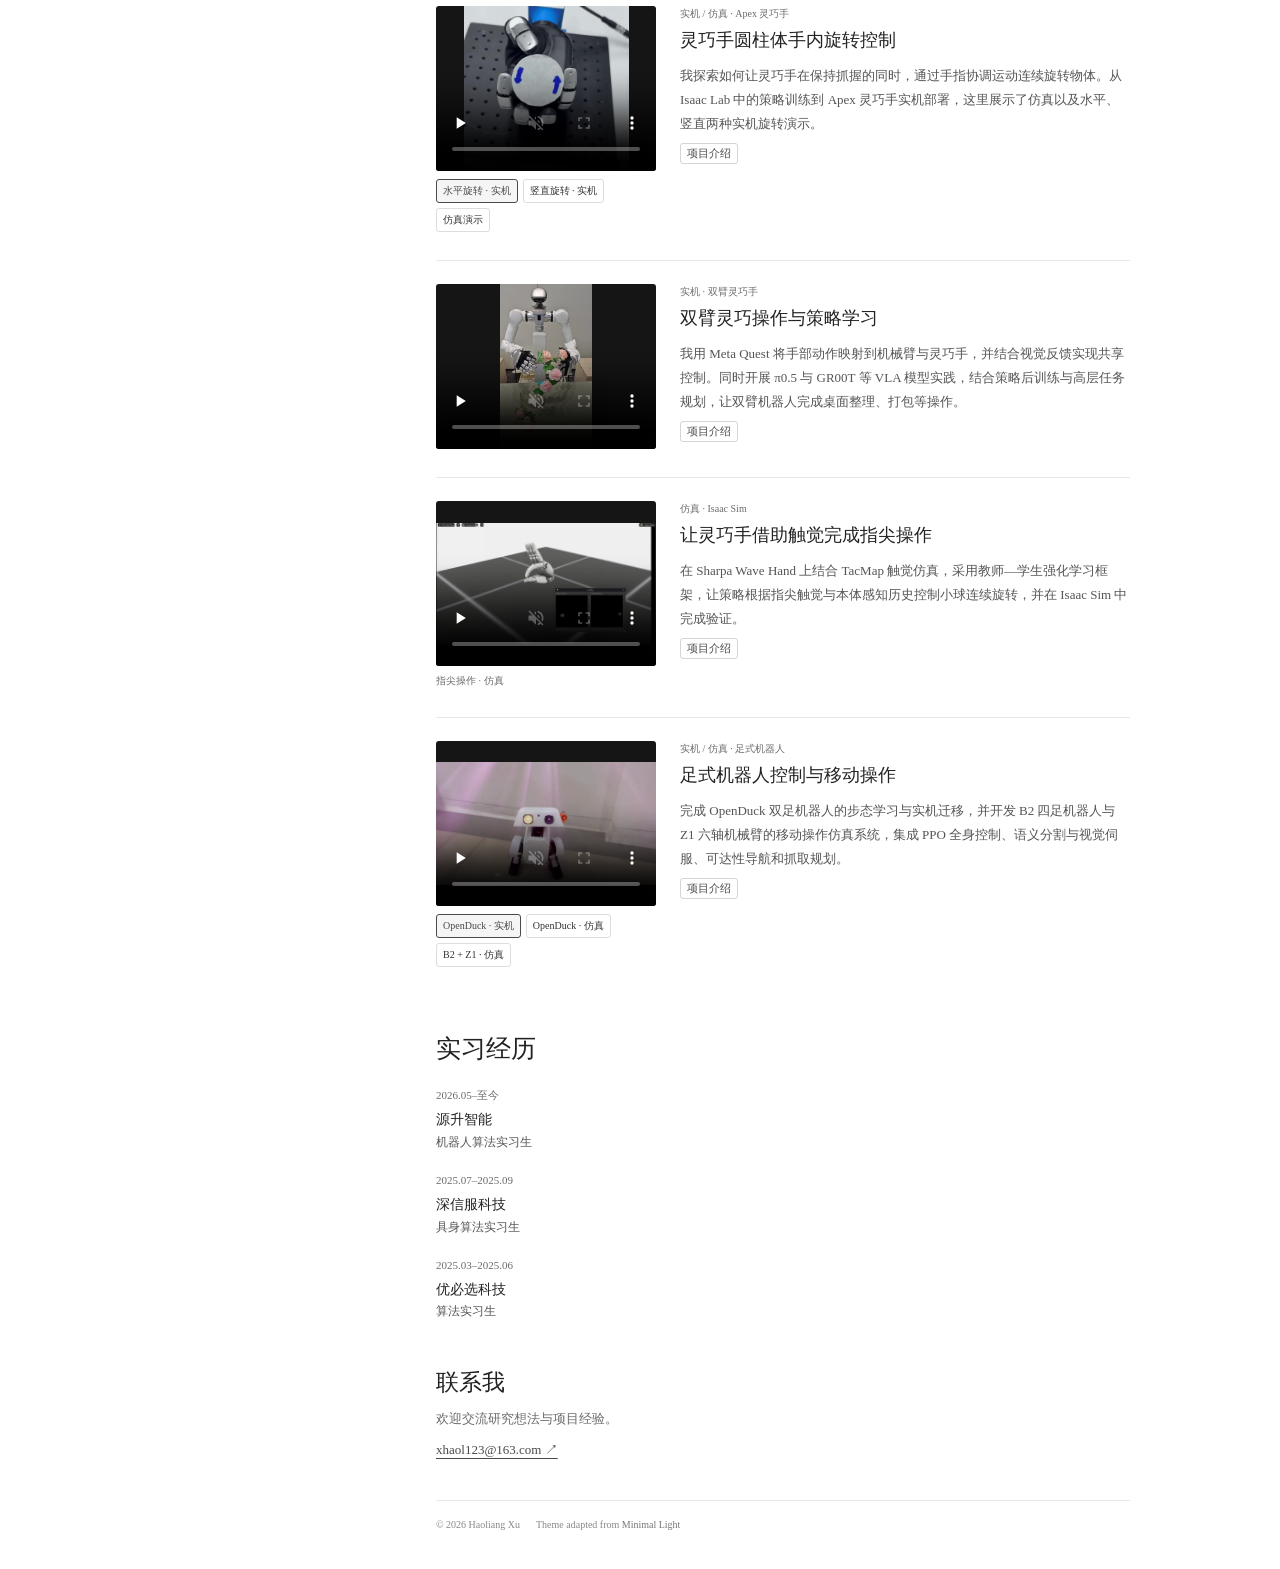
==== commit 8e82eeba: "Rename bimanual project to include policy learning" ====
--- a/index.html
+++ b/index.html
@@ -47,7 +47,7 @@
 <section class="section" id="projects">
 <div class="section-heading"><div><h2 data-en="Projects" data-zh="项目">项目</h2></div></div>
 <article class="project" id="project-apex"><div class="project-media" data-gallery="apex"><video aria-label="水平旋转 · 实机" controls="" controlslist="nodownload" data-label-en="Horizontal rotation · Real robot" data-label-zh="水平旋转 · 实机" loop="" muted="" playsinline="" poster="assets/videos/apex-horizontal.jpg" preload="none" src="assets/videos/apex-horizontal.mp4"><p data-en="Your browser does not support video playback." data-zh="您的浏览器不支持视频播放。">您的浏览器不支持视频播放。</p></video><div aria-label="Choose demonstration" class="video-selector"><button aria-pressed="true" class="video-choice" data-en="Horizontal rotation · Real robot" data-video="apex-horizontal" data-zh="水平旋转 · 实机" type="button">水平旋转 · 实机</button><button aria-pressed="false" class="video-choice" data-en="Vertical rotation · Real robot" data-video="apex-vertical" data-zh="竖直旋转 · 实机" type="button">竖直旋转 · 实机</button><button aria-pressed="false" class="video-choice" data-en="Simulation" data-video="apex-sim" data-zh="仿真演示" type="button">仿真演示</button></div></div><div class="project-content"><div class="project-meta"><span data-en="Real robot / simulation · Apex Hand" data-zh="实机 / 仿真 · Apex 灵巧手">实机 / 仿真 · Apex 灵巧手</span></div><h3 data-en="Dexterous in-hand cylinder rotation control" data-zh="灵巧手圆柱体手内旋转控制">灵巧手圆柱体手内旋转控制</h3><p data-en="I explore how a dexterous hand can continuously rotate an object through coordinated finger movements while maintaining its grasp. These demos show the path from policy training in Isaac Lab to deployment on the Apex Hand, including simulated rotation and horizontal and vertical real-robot rotation." data-zh="我探索如何让灵巧手在保持抓握的同时，通过手指协调运动连续旋转物体。从 Isaac Lab 中的策略训练到 Apex 灵巧手实机部署，这里展示了仿真以及水平、竖直两种实机旋转演示。">我探索如何让灵巧手在保持抓握的同时，通过手指协调运动连续旋转物体。从 Isaac Lab 中的策略训练到 Apex 灵巧手实机部署，这里展示了仿真以及水平、竖直两种实机旋转演示。</p><a class="text-link" data-en="Project overview" data-zh="项目介绍" href="projects/in-hand-rotation.html">项目介绍</a></div></article>
-<article class="project" id="project-1"><div class="project-media"><video aria-label="插花实机演示" controls="" controlslist="nodownload" data-label-en="Flower arranging on hardware" data-label-zh="插花实机演示" muted="" playsinline="" poster="assets/projects/bimanual-learning/flower-arranging.jpg" preload="none" src="assets/projects/bimanual-learning/flower-arranging.mp4"><p data-en="Your browser does not support video playback." data-zh="您的浏览器不支持视频播放。">您的浏览器不支持视频播放。</p></video></div><div class="project-content"><div class="project-meta"><span data-en="Real robot · Bimanual dexterous manipulation" data-zh="实机 · 双臂灵巧手">实机 · 双臂灵巧手</span></div><h3 data-en="Bimanual Dexterous Manipulation with VLA Models" data-zh="基于 VLA 的双臂灵巧操作">基于 VLA 的双臂灵巧操作</h3><p data-en="I use Meta Quest to map human hand movements to a robot arm and dexterous hand, with visual feedback for shared control. I also experiment with VLA models including π0.5 and GR00T, and combine policy post-training with high-level task planning for bimanual tasks such as tabletop tidying and packing." data-zh="我用 Meta Quest 将手部动作映射到机械臂与灵巧手，并结合视觉反馈实现共享控制。同时开展 π0.5 与 GR00T 等 VLA 模型实践，结合策略后训练与高层任务规划，让双臂机器人完成桌面整理、打包等操作。">我用 Meta Quest 将手部动作映射到机械臂与灵巧手，并结合视觉反馈实现共享控制。同时开展 π0.5 与 GR00T 等 VLA 模型实践，结合策略后训练与高层任务规划，让双臂机器人完成桌面整理、打包等操作。</p><a class="text-link" data-en="Project overview" data-zh="项目介绍" href="projects/bimanual-learning.html">项目介绍</a></div></article>
+<article class="project" id="project-1"><div class="project-media"><video aria-label="插花实机演示" controls="" controlslist="nodownload" data-label-en="Flower arranging on hardware" data-label-zh="插花实机演示" muted="" playsinline="" poster="assets/projects/bimanual-learning/flower-arranging.jpg" preload="none" src="assets/projects/bimanual-learning/flower-arranging.mp4"><p data-en="Your browser does not support video playback." data-zh="您的浏览器不支持视频播放。">您的浏览器不支持视频播放。</p></video></div><div class="project-content"><div class="project-meta"><span data-en="Real robot · Bimanual dexterous manipulation" data-zh="实机 · 双臂灵巧手">实机 · 双臂灵巧手</span></div><h3 data-en="Bimanual Dexterous Manipulation and Policy Learning" data-zh="双臂灵巧操作与策略学习">双臂灵巧操作与策略学习</h3><p data-en="I use Meta Quest to map human hand movements to a robot arm and dexterous hand, with visual feedback for shared control. I also experiment with VLA models including π0.5 and GR00T, and combine policy post-training with high-level task planning for bimanual tasks such as tabletop tidying and packing." data-zh="我用 Meta Quest 将手部动作映射到机械臂与灵巧手，并结合视觉反馈实现共享控制。同时开展 π0.5 与 GR00T 等 VLA 模型实践，结合策略后训练与高层任务规划，让双臂机器人完成桌面整理、打包等操作。">我用 Meta Quest 将手部动作映射到机械臂与灵巧手，并结合视觉反馈实现共享控制。同时开展 π0.5 与 GR00T 等 VLA 模型实践，结合策略后训练与高层任务规划，让双臂机器人完成桌面整理、打包等操作。</p><a class="text-link" data-en="Project overview" data-zh="项目介绍" href="projects/bimanual-learning.html">项目介绍</a></div></article>
 <article class="project" id="project-2"><div class="project-media" data-gallery="1"><video aria-label="指尖操作 · 仿真" controls="" controlslist="nodownload" data-label-en="Fingertip manipulation · Simulation" data-label-zh="指尖操作 · 仿真" muted="" playsinline="" poster="assets/videos/tactile-manipulation.jpg" preload="none" src="assets/videos/tactile-manipulation.mp4"><p data-en="Your browser does not support video playback." data-zh="您的浏览器不支持视频播放。">您的浏览器不支持视频播放。</p></video><p class="video-caption" data-en="Fingertip manipulation · Simulation" data-zh="指尖操作 · 仿真">指尖操作 · 仿真</p></div><div class="project-content"><div class="project-meta"><span data-en="Simulation · Isaac Sim" data-zh="仿真 · Isaac Sim">仿真 · Isaac Sim</span></div><h3 data-en="Learning fingertip manipulation through touch" data-zh="让灵巧手借助触觉完成指尖操作">让灵巧手借助触觉完成指尖操作</h3><p data-en="Combining TacMap tactile simulation with teacher–student reinforcement learning on the Sharpa Wave Hand, the policy uses fingertip tactile and proprioceptive histories to continuously rotate a small sphere in Isaac Sim." data-zh="在 Sharpa Wave Hand 上结合 TacMap 触觉仿真，采用教师—学生强化学习框架，让策略根据指尖触觉与本体感知历史控制小球连续旋转，并在 Isaac Sim 中完成验证。">在 Sharpa Wave Hand 上结合 TacMap 触觉仿真，采用教师—学生强化学习框架，让策略根据指尖触觉与本体感知历史控制小球连续旋转，并在 Isaac Sim 中完成验证。</p><a class="text-link" data-en="Project overview" data-zh="项目介绍" href="projects/tactile-manipulation.html">项目介绍</a></div></article>
 <article class="project" id="project-4"><div class="project-media" data-gallery="3"><video aria-label="OpenDuck · 实机" controls="" controlslist="nodownload" data-label-en="OpenDuck · Real robot" data-label-zh="OpenDuck · 实机" muted="" playsinline="" poster="assets/videos/openduck.jpg" preload="none" src="assets/videos/openduck.mp4"><p data-en="Your browser does not support video playback." data-zh="您的浏览器不支持视频播放。">您的浏览器不支持视频播放。</p></video><div aria-label="Choose demonstration" class="video-selector"><button aria-pressed="true" class="video-choice" data-en="OpenDuck · Real robot" data-video="openduck" data-zh="OpenDuck · 实机" type="button">OpenDuck · 实机</button><button aria-pressed="false" class="video-choice" data-en="OpenDuck · Simulation" data-video="openduck-sim" data-zh="OpenDuck · 仿真" type="button">OpenDuck · 仿真</button><button aria-pressed="false" class="video-choice" data-en="B2 + Z1 · Simulation" data-video="mobile-manipulation" data-zh="B2 + Z1 · 仿真" type="button">B2 + Z1 · 仿真</button></div></div><div class="project-content"><div class="project-meta"><span data-en="Real robot / simulation · Legged robotics" data-zh="实机 / 仿真 · 足式机器人">实机 / 仿真 · 足式机器人</span></div><h3 data-en="Legged control and mobile manipulation" data-zh="足式机器人控制与移动操作">足式机器人控制与移动操作</h3><p data-en="Trained and deployed an OpenDuck biped gait policy, and developed a B2 quadruped–Z1 arm simulation integrating PPO whole-body control, segmentation and visual servoing, reachability-aware navigation and grasp planning." data-zh="完成 OpenDuck 双足机器人的步态学习与实机迁移，并开发 B2 四足机器人与 Z1 六轴机械臂的移动操作仿真系统，集成 PPO 全身控制、语义分割与视觉伺服、可达性导航和抓取规划。">完成 OpenDuck 双足机器人的步态学习与实机迁移，并开发 B2 四足机器人与 Z1 六轴机械臂的移动操作仿真系统，集成 PPO 全身控制、语义分割与视觉伺服、可达性导航和抓取规划。</p><a class="text-link" data-en="Project overview" data-zh="项目介绍" href="projects/locomotion.html">项目介绍</a></div></article>
 </section>
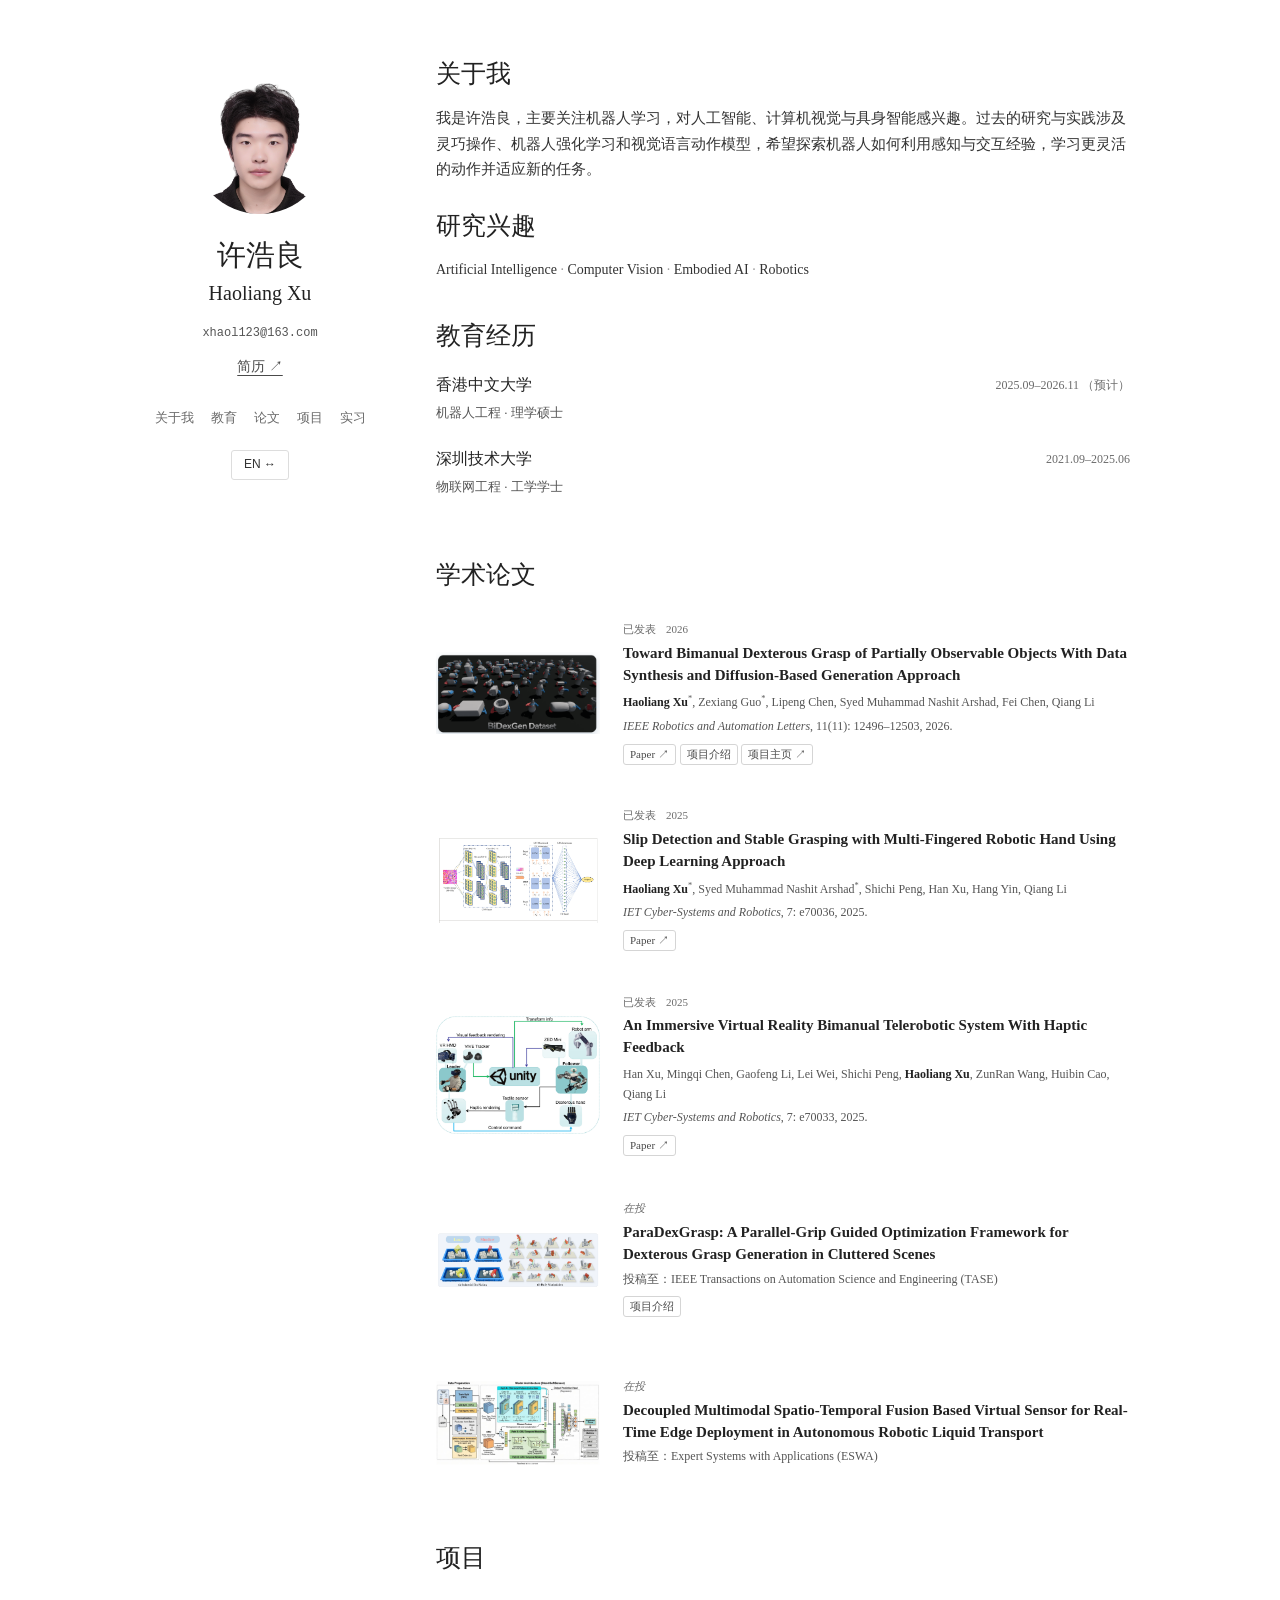
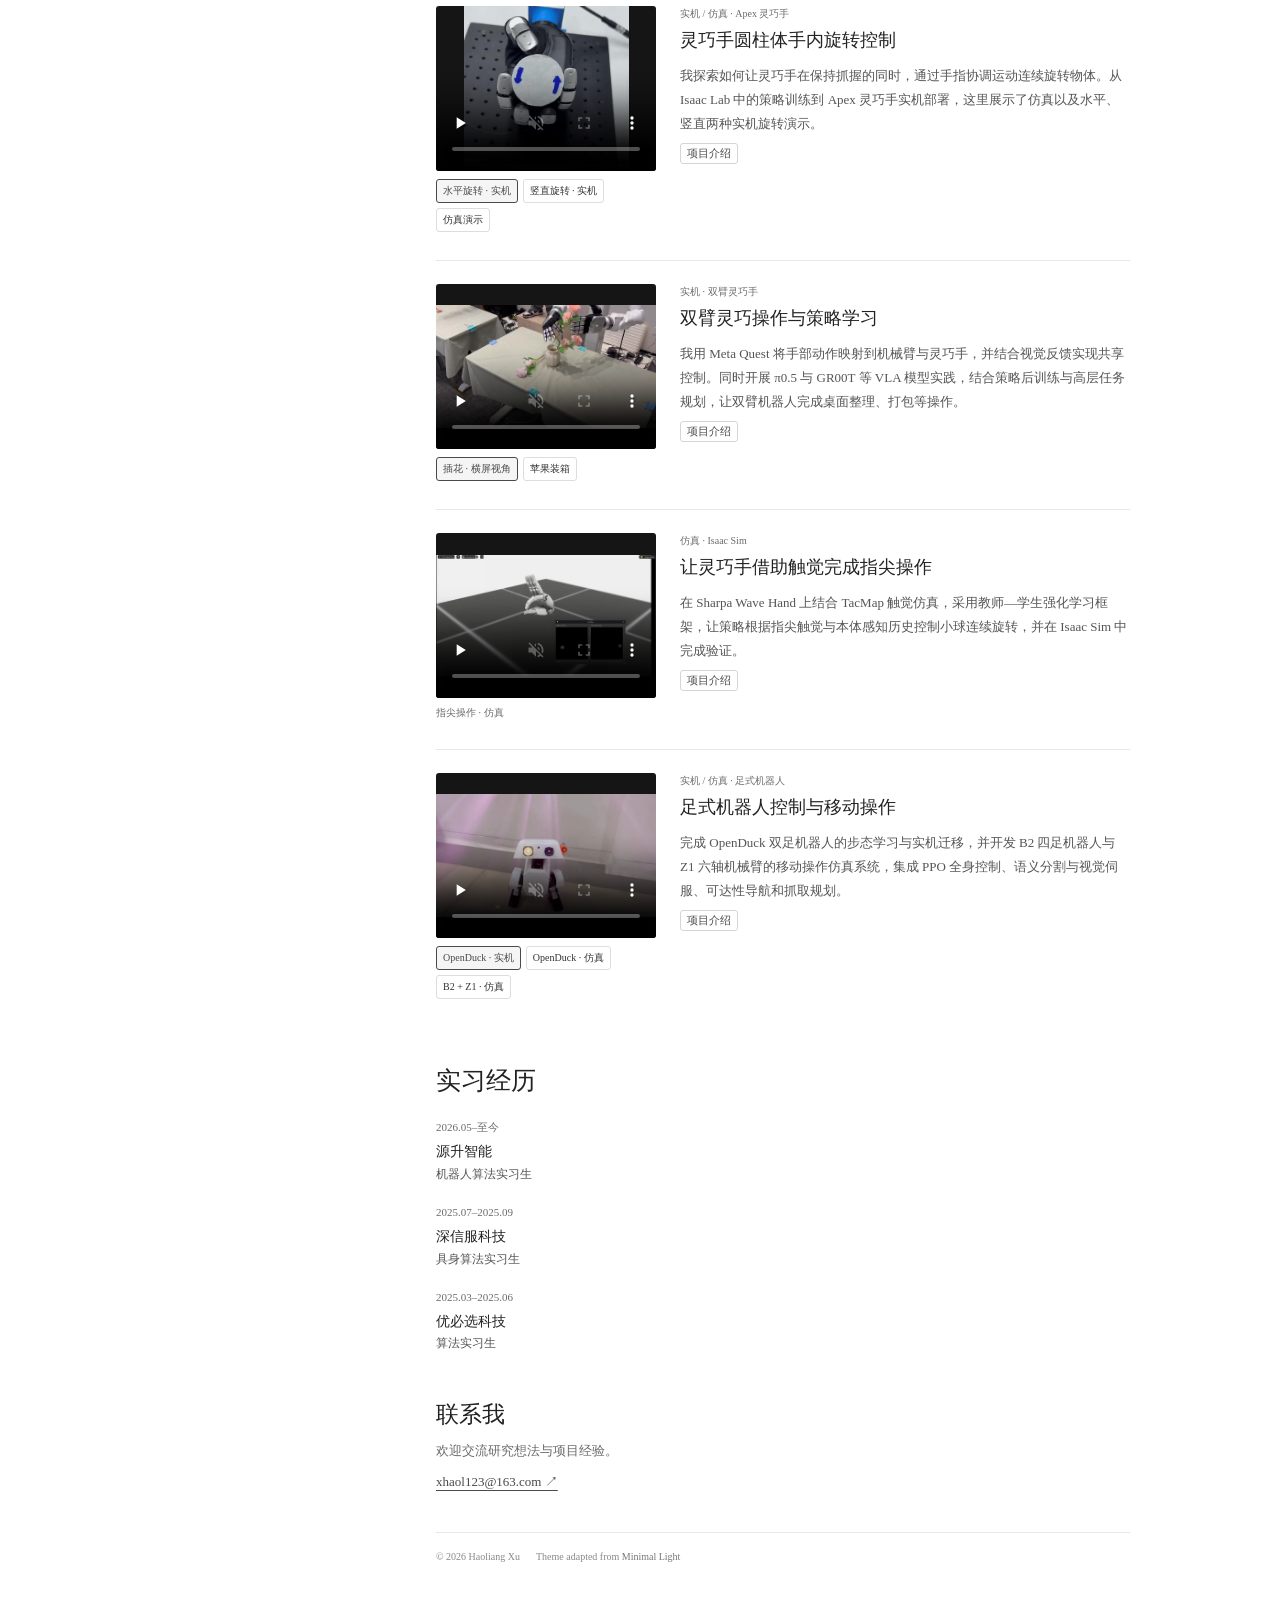
==== commit 0be22cc3: "Add flower arranging and apple packing demonstrations" ====
--- a/index.html
+++ b/index.html
@@ -47,7 +47,7 @@
 <section class="section" id="projects">
 <div class="section-heading"><div><h2 data-en="Projects" data-zh="项目">项目</h2></div></div>
 <article class="project" id="project-apex"><div class="project-media" data-gallery="apex"><video aria-label="水平旋转 · 实机" controls="" controlslist="nodownload" data-label-en="Horizontal rotation · Real robot" data-label-zh="水平旋转 · 实机" loop="" muted="" playsinline="" poster="assets/videos/apex-horizontal.jpg" preload="none" src="assets/videos/apex-horizontal.mp4"><p data-en="Your browser does not support video playback." data-zh="您的浏览器不支持视频播放。">您的浏览器不支持视频播放。</p></video><div aria-label="Choose demonstration" class="video-selector"><button aria-pressed="true" class="video-choice" data-en="Horizontal rotation · Real robot" data-video="apex-horizontal" data-zh="水平旋转 · 实机" type="button">水平旋转 · 实机</button><button aria-pressed="false" class="video-choice" data-en="Vertical rotation · Real robot" data-video="apex-vertical" data-zh="竖直旋转 · 实机" type="button">竖直旋转 · 实机</button><button aria-pressed="false" class="video-choice" data-en="Simulation" data-video="apex-sim" data-zh="仿真演示" type="button">仿真演示</button></div></div><div class="project-content"><div class="project-meta"><span data-en="Real robot / simulation · Apex Hand" data-zh="实机 / 仿真 · Apex 灵巧手">实机 / 仿真 · Apex 灵巧手</span></div><h3 data-en="Dexterous in-hand cylinder rotation control" data-zh="灵巧手圆柱体手内旋转控制">灵巧手圆柱体手内旋转控制</h3><p data-en="I explore how a dexterous hand can continuously rotate an object through coordinated finger movements while maintaining its grasp. These demos show the path from policy training in Isaac Lab to deployment on the Apex Hand, including simulated rotation and horizontal and vertical real-robot rotation." data-zh="我探索如何让灵巧手在保持抓握的同时，通过手指协调运动连续旋转物体。从 Isaac Lab 中的策略训练到 Apex 灵巧手实机部署，这里展示了仿真以及水平、竖直两种实机旋转演示。">我探索如何让灵巧手在保持抓握的同时，通过手指协调运动连续旋转物体。从 Isaac Lab 中的策略训练到 Apex 灵巧手实机部署，这里展示了仿真以及水平、竖直两种实机旋转演示。</p><a class="text-link" data-en="Project overview" data-zh="项目介绍" href="projects/in-hand-rotation.html">项目介绍</a></div></article>
-<article class="project" id="project-1"><div class="project-media"><video aria-label="插花实机演示" controls="" controlslist="nodownload" data-label-en="Flower arranging on hardware" data-label-zh="插花实机演示" muted="" playsinline="" poster="assets/projects/bimanual-learning/flower-arranging.jpg" preload="none" src="assets/projects/bimanual-learning/flower-arranging.mp4"><p data-en="Your browser does not support video playback." data-zh="您的浏览器不支持视频播放。">您的浏览器不支持视频播放。</p></video></div><div class="project-content"><div class="project-meta"><span data-en="Real robot · Bimanual dexterous manipulation" data-zh="实机 · 双臂灵巧手">实机 · 双臂灵巧手</span></div><h3 data-en="Bimanual Dexterous Manipulation and Policy Learning" data-zh="双臂灵巧操作与策略学习">双臂灵巧操作与策略学习</h3><p data-en="I use Meta Quest to map human hand movements to a robot arm and dexterous hand, with visual feedback for shared control. I also experiment with VLA models including π0.5 and GR00T, and combine policy post-training with high-level task planning for bimanual tasks such as tabletop tidying and packing." data-zh="我用 Meta Quest 将手部动作映射到机械臂与灵巧手，并结合视觉反馈实现共享控制。同时开展 π0.5 与 GR00T 等 VLA 模型实践，结合策略后训练与高层任务规划，让双臂机器人完成桌面整理、打包等操作。">我用 Meta Quest 将手部动作映射到机械臂与灵巧手，并结合视觉反馈实现共享控制。同时开展 π0.5 与 GR00T 等 VLA 模型实践，结合策略后训练与高层任务规划，让双臂机器人完成桌面整理、打包等操作。</p><a class="text-link" data-en="Project overview" data-zh="项目介绍" href="projects/bimanual-learning.html">项目介绍</a></div></article>
+<article class="project" id="project-1"><div class="project-media" data-gallery="bimanual"><video aria-label="插花 · 横屏视角" controls="" controlslist="nodownload" data-label-en="Flower arranging · Wide view" data-label-zh="插花 · 横屏视角" muted="" playsinline="" poster="assets/videos/flower-arranging-wide.jpg" preload="none" src="assets/videos/flower-arranging-wide.mp4"></video><div aria-label="Choose demonstration" class="video-selector"><button aria-pressed="true" class="video-choice" data-en="Flower arranging · Wide view" data-video="flower-arranging-wide" data-zh="插花 · 横屏视角" type="button">插花 · 横屏视角</button><button aria-pressed="false" class="video-choice" data-en="Apple packing" data-video="apple-packing" data-zh="苹果装箱" type="button">苹果装箱</button></div></div><div class="project-content"><div class="project-meta"><span data-en="Real robot · Bimanual dexterous manipulation" data-zh="实机 · 双臂灵巧手">实机 · 双臂灵巧手</span></div><h3 data-en="Bimanual Dexterous Manipulation and Policy Learning" data-zh="双臂灵巧操作与策略学习">双臂灵巧操作与策略学习</h3><p data-en="I use Meta Quest to map human hand movements to a robot arm and dexterous hand, with visual feedback for shared control. I also experiment with VLA models including π0.5 and GR00T, and combine policy post-training with high-level task planning for bimanual tasks such as tabletop tidying and packing." data-zh="我用 Meta Quest 将手部动作映射到机械臂与灵巧手，并结合视觉反馈实现共享控制。同时开展 π0.5 与 GR00T 等 VLA 模型实践，结合策略后训练与高层任务规划，让双臂机器人完成桌面整理、打包等操作。">我用 Meta Quest 将手部动作映射到机械臂与灵巧手，并结合视觉反馈实现共享控制。同时开展 π0.5 与 GR00T 等 VLA 模型实践，结合策略后训练与高层任务规划，让双臂机器人完成桌面整理、打包等操作。</p><a class="text-link" data-en="Project overview" data-zh="项目介绍" href="projects/bimanual-learning.html">项目介绍</a></div></article>
 <article class="project" id="project-2"><div class="project-media" data-gallery="1"><video aria-label="指尖操作 · 仿真" controls="" controlslist="nodownload" data-label-en="Fingertip manipulation · Simulation" data-label-zh="指尖操作 · 仿真" muted="" playsinline="" poster="assets/videos/tactile-manipulation.jpg" preload="none" src="assets/videos/tactile-manipulation.mp4"><p data-en="Your browser does not support video playback." data-zh="您的浏览器不支持视频播放。">您的浏览器不支持视频播放。</p></video><p class="video-caption" data-en="Fingertip manipulation · Simulation" data-zh="指尖操作 · 仿真">指尖操作 · 仿真</p></div><div class="project-content"><div class="project-meta"><span data-en="Simulation · Isaac Sim" data-zh="仿真 · Isaac Sim">仿真 · Isaac Sim</span></div><h3 data-en="Learning fingertip manipulation through touch" data-zh="让灵巧手借助触觉完成指尖操作">让灵巧手借助触觉完成指尖操作</h3><p data-en="Combining TacMap tactile simulation with teacher–student reinforcement learning on the Sharpa Wave Hand, the policy uses fingertip tactile and proprioceptive histories to continuously rotate a small sphere in Isaac Sim." data-zh="在 Sharpa Wave Hand 上结合 TacMap 触觉仿真，采用教师—学生强化学习框架，让策略根据指尖触觉与本体感知历史控制小球连续旋转，并在 Isaac Sim 中完成验证。">在 Sharpa Wave Hand 上结合 TacMap 触觉仿真，采用教师—学生强化学习框架，让策略根据指尖触觉与本体感知历史控制小球连续旋转，并在 Isaac Sim 中完成验证。</p><a class="text-link" data-en="Project overview" data-zh="项目介绍" href="projects/tactile-manipulation.html">项目介绍</a></div></article>
 <article class="project" id="project-4"><div class="project-media" data-gallery="3"><video aria-label="OpenDuck · 实机" controls="" controlslist="nodownload" data-label-en="OpenDuck · Real robot" data-label-zh="OpenDuck · 实机" muted="" playsinline="" poster="assets/videos/openduck.jpg" preload="none" src="assets/videos/openduck.mp4"><p data-en="Your browser does not support video playback." data-zh="您的浏览器不支持视频播放。">您的浏览器不支持视频播放。</p></video><div aria-label="Choose demonstration" class="video-selector"><button aria-pressed="true" class="video-choice" data-en="OpenDuck · Real robot" data-video="openduck" data-zh="OpenDuck · 实机" type="button">OpenDuck · 实机</button><button aria-pressed="false" class="video-choice" data-en="OpenDuck · Simulation" data-video="openduck-sim" data-zh="OpenDuck · 仿真" type="button">OpenDuck · 仿真</button><button aria-pressed="false" class="video-choice" data-en="B2 + Z1 · Simulation" data-video="mobile-manipulation" data-zh="B2 + Z1 · 仿真" type="button">B2 + Z1 · 仿真</button></div></div><div class="project-content"><div class="project-meta"><span data-en="Real robot / simulation · Legged robotics" data-zh="实机 / 仿真 · 足式机器人">实机 / 仿真 · 足式机器人</span></div><h3 data-en="Legged control and mobile manipulation" data-zh="足式机器人控制与移动操作">足式机器人控制与移动操作</h3><p data-en="Trained and deployed an OpenDuck biped gait policy, and developed a B2 quadruped–Z1 arm simulation integrating PPO whole-body control, segmentation and visual servoing, reachability-aware navigation and grasp planning." data-zh="完成 OpenDuck 双足机器人的步态学习与实机迁移，并开发 B2 四足机器人与 Z1 六轴机械臂的移动操作仿真系统，集成 PPO 全身控制、语义分割与视觉伺服、可达性导航和抓取规划。">完成 OpenDuck 双足机器人的步态学习与实机迁移，并开发 B2 四足机器人与 Z1 六轴机械臂的移动操作仿真系统，集成 PPO 全身控制、语义分割与视觉伺服、可达性导航和抓取规划。</p><a class="text-link" data-en="Project overview" data-zh="项目介绍" href="projects/locomotion.html">项目介绍</a></div></article>
 </section>
